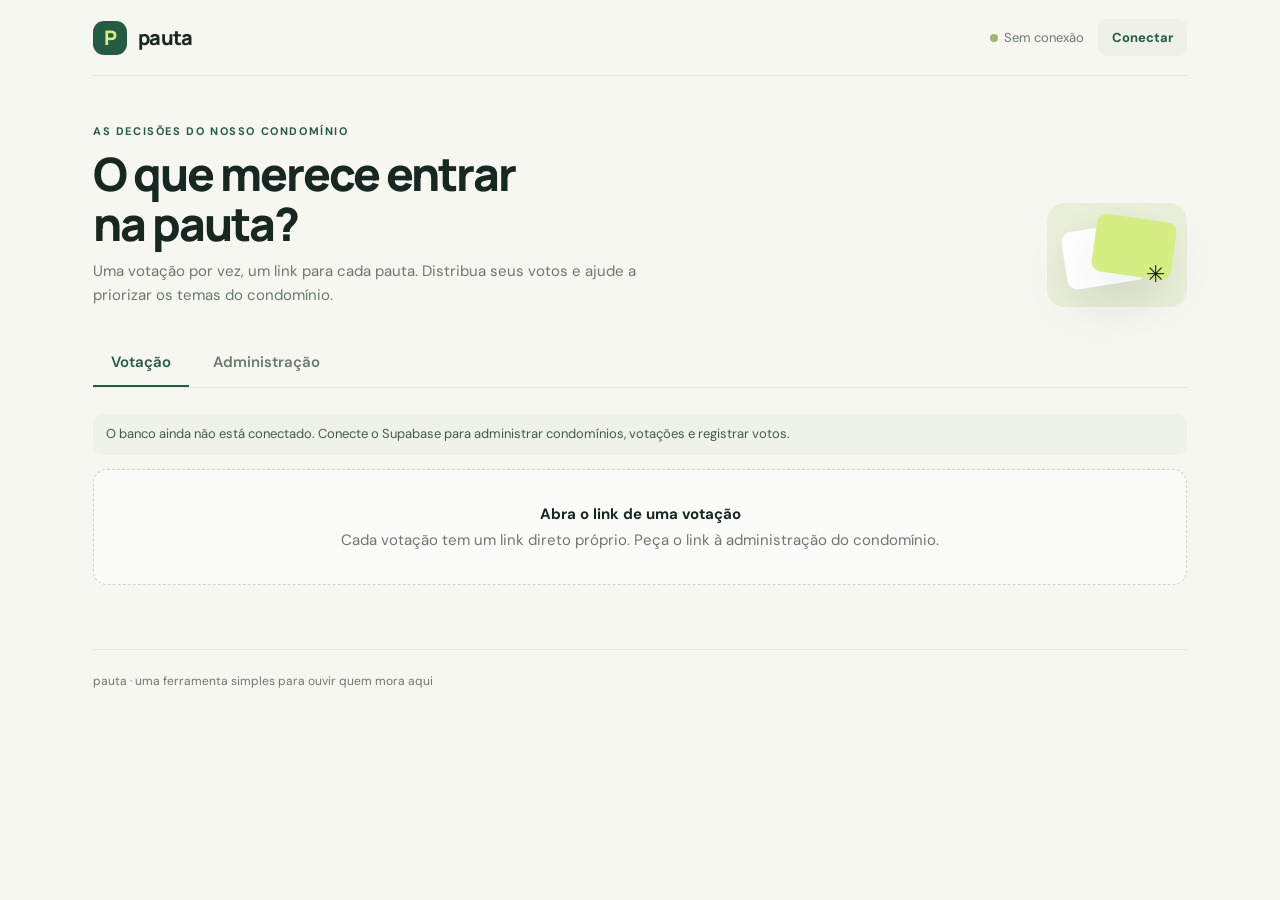
==== index.html @ d41fedd7 "Add files via upload initial commit" ====
<!doctype html><html lang="pt-BR"><head><meta charset="utf-8"><meta name="viewport" content="width=device-width,initial-scale=1"><meta name="theme-color" content="#f7f7f2"><title>Pauta — votação do condomínio</title><link rel="preconnect" href="https://fonts.googleapis.com"><link rel="preconnect" href="https://fonts.gstatic.com" crossorigin><link href="https://fonts.googleapis.com/css2?family=DM+Sans:wght@400;500;600;700&family=Manrope:wght@500;600;700;800&display=swap" rel="stylesheet"><style>
:root{--ink:#172820;--muted:#6b7870;--green:#245c43;--lime:#d6ed82;--paper:#f7f7f2;--line:#e5e9e1;--white:#fff;--red:#a23f35;--shadow:0 18px 50px #152a1c12}*{box-sizing:border-box}body{margin:0;background:var(--paper);color:var(--ink);font:15px 'DM Sans',sans-serif}button,input,textarea,select{font:inherit}button{cursor:pointer}.shell{max-width:1150px;margin:auto;padding:0 28px}.top{height:76px;display:flex;align-items:center;justify-content:space-between;border-bottom:1px solid var(--line)}.brand{display:flex;gap:11px;align-items:center;font:800 20px Manrope,sans-serif;letter-spacing:-.7px}.mark{width:34px;height:34px;border-radius:11px;background:var(--green);color:var(--lime);display:grid;place-items:center;font-weight:800}.topright{display:flex;align-items:center;gap:14px;color:var(--muted);font-size:13px}.dot{width:8px;height:8px;border-radius:50%;background:#9db86b;display:inline-block;margin-right:6px}.hero{padding:48px 0 32px;display:flex;align-items:end;justify-content:space-between;gap:30px}.eyebrow{text-transform:uppercase;letter-spacing:1.6px;font-size:11px;font-weight:700;color:var(--green)}h1,h2,h3,p{margin-top:0}h1{font:800 clamp(32px,5vw,46px)/1.08 Manrope,sans-serif;letter-spacing:-2px;margin:11px 0}.hero p{color:var(--muted);margin:0;max-width:590px;line-height:1.6}.hero-art{width:140px;height:104px;border-radius:18px;background:#e9efd9;position:relative;flex:none}.hero-art:before,.hero-art:after{content:'';position:absolute;width:80px;height:58px;border-radius:10px;background:#fff;box-shadow:var(--shadow);transform:rotate(-9deg);top:24px;left:17px}.hero-art:after{background:var(--lime);transform:rotate(8deg);top:15px;left:47px}.hero-art i{position:absolute;z-index:2;right:22px;bottom:18px;font-size:23px;font-style:normal}.tabs{display:flex;gap:6px;border-bottom:1px solid var(--line)}.tab{border:0;background:none;padding:13px 18px;color:var(--muted);font-weight:600;border-bottom:2px solid transparent}.tab.active{color:var(--green);border-color:var(--green)}main{padding:26px 0 64px}.panel{display:none}.panel.active{display:block}.layout{display:grid;grid-template-columns:minmax(0,1fr) 300px;gap:20px;align-items:start}.bar{display:flex;justify-content:space-between;align-items:center;margin-bottom:15px;gap:10px}.bar h2{font:700 20px Manrope;margin:0;letter-spacing:-.5px}.pill{background:#edf1e8;color:var(--green);font-size:12px;border-radius:20px;padding:7px 11px;font-weight:600;white-space:nowrap}.cards{display:grid;gap:11px}.card{background:#fff;border:1px solid var(--line);border-radius:14px;padding:17px;display:grid;grid-template-columns:1fr auto;gap:12px}.card h3{font:700 16px Manrope;margin:0 0 6px}.card p{margin:0;color:var(--muted);font-size:13px;line-height:1.45}.votes{display:flex;align-items:center;gap:12px}.count{font:700 13px Manrope;color:var(--green);white-space:nowrap}.vote{height:36px;width:36px;border-radius:11px;border:1px solid var(--line);background:white;color:var(--green);font-size:20px}.vote:hover{background:#edf3e5}.vote:disabled{opacity:.35;cursor:not-allowed}.side{display:grid;gap:13px}.box{background:white;border:1px solid var(--line);border-radius:14px;padding:18px}.box h3{font:700 15px Manrope;margin:0 0 12px}.small{font-size:13px;color:var(--muted);line-height:1.5}.row{display:flex;justify-content:space-between;align-items:center;gap:10px}.field{display:grid;gap:6px;margin-bottom:11px}.field label{font-size:12px;font-weight:700;color:#526057}.field input,.field textarea,.field select{width:100%;padding:10px 11px;border:1px solid var(--line);border-radius:9px;background:white;color:var(--ink);outline:none}.field textarea{min-height:66px;resize:vertical}.field input:focus,.field textarea:focus,.field select:focus{border-color:#83a78e;box-shadow:0 0 0 3px #245c4312}.btn{border:0;background:var(--green);color:#fff;padding:10px 14px;border-radius:9px;font-weight:700}.btn:hover{background:#194a34}.btn.secondary{background:#edf1e8;color:var(--green)}.btn.secondary:hover{background:#dfe8d7}.btn.danger{background:#fff0ed;color:var(--red)}.btn.smallbtn{padding:7px 9px;font-size:12px}.notice{border-radius:10px;background:#eef2e8;padding:11px 13px;color:#435b49;font-size:13px;line-height:1.45;margin-bottom:14px}.admin-grid{display:grid;grid-template-columns:1fr 1fr;gap:14px}.admin-list{display:grid;gap:8px}.mini{padding:10px 11px;border:1px solid var(--line);border-radius:9px;display:flex;justify-content:space-between;align-items:center;gap:10px;font-size:13px}.mini button{border:0;background:none;color:var(--red);font-size:12px;font-weight:700}.empty{border:1px dashed #ccd5c9;border-radius:14px;text-align:center;padding:34px;color:var(--muted);background:#ffffff80}.empty strong{display:block;color:var(--ink);margin-bottom:6px}.meter{height:7px;background:#edf0e9;border-radius:10px;margin:13px 0 8px;overflow:hidden}.meter span{height:100%;display:block;background:var(--green);border-radius:10px;transition:width .2s}.modal{position:fixed;inset:0;background:#1120188c;display:grid;place-items:center;padding:18px;z-index:5}.modal-box{width:min(430px,100%);background:white;border-radius:16px;padding:23px;box-shadow:var(--shadow)}.modal-box h2{font:700 21px Manrope;margin:0 0 8px}.hidden{display:none!important}.footer{padding:23px 0;border-top:1px solid var(--line);color:var(--muted);font-size:12px}.toast{position:fixed;bottom:22px;left:50%;transform:translate(-50%,20px);background:#172820;color:white;padding:11px 15px;border-radius:10px;font-size:13px;opacity:0;transition:.2s;pointer-events:none}.toast.show{opacity:1;transform:translate(-50%,0)}@media(max-width:760px){.shell{padding:0 18px}.hero{padding:37px 0 25px}.hero-art{width:100px;height:85px}.hero-art:before{width:60px;height:45px;left:10px;top:20px}.hero-art:after{width:60px;height:45px;left:31px;top:13px}.hero-art i{right:14px;bottom:14px}.layout,.admin-grid{grid-template-columns:1fr}.side{grid-template-columns:1fr 1fr}.box{padding:15px}.tab{padding:12px 14px}}@media(max-width:480px){.side{grid-template-columns:1fr}.hero-art{display:none}.topright .desktop{display:none}.card{padding:14px}.votes{gap:8px}}
</style></head><body><div class="shell"><header class="top"><div class="brand"><div class="mark">P</div> pauta</div><div class="topright"><span><i class="dot"></i><span id="conn">Demonstração</span></span><button class="btn secondary" id="connect">Conectar</button></div></header>
<section class="hero"><div><div class="eyebrow">As decisões do nosso condomínio</div><h1>O que merece entrar<br>na pauta?</h1><p>Uma votação por vez, um link para cada pauta. Distribua seus votos e ajude a priorizar os temas do condomínio.</p></div><div class="hero-art"><i>✳</i></div></section><nav class="tabs"><button class="tab active" data-tab="board">Votação</button><button class="tab" data-tab="admin">Administração</button></nav>
<main><section id="board" class="panel active"><div id="setup" class="notice">O banco ainda não está conectado. Conecte o Supabase para administrar condomínios, votações e registrar votos.</div><div id="noVote" class="empty"><strong>Abra o link de uma votação</strong>Cada votação tem um link direto próprio. Peça o link à administração do condomínio.</div><div id="voteApp" class="hidden"><div class="layout"><div><div class="bar"><h2 id="vTitle"></h2><span class="pill" id="vStatus"></span></div><div id="cards" class="cards"></div></div><aside class="side"><div class="box"><h3>Seus votos</h3><div class="row"><span id="residentLabel" class="small">Identifique seu apartamento</span><button class="btn secondary" id="identity">Entrar</button></div><div class="meter"><span id="meter" style="width:0%"></span></div><div class="row small"><span id="used">Nenhum voto registrado</span><span id="limit"></span></div></div><div class="box"><h3>Mais votados</h3><div id="leaders" class="small"></div></div><div class="box"><h3>Identificação</h3><p id="identityHelp" class="small" style="margin:0">Use o número, bloco e PIN cadastrados para seu apartamento.</p></div></aside></div></div></section>
<section id="admin" class="panel"><div id="adminNote" class="notice">Conecte o Supabase e entre com sua conta de administrador.</div><div class="box" id="login" style="max-width:470px;margin-bottom:14px"><h3>Acesso de administrador</h3><div class="field"><label>E-mail</label><input id="email" type="email" placeholder="admin@condominio.com"></div><div class="field"><label>Senha</label><input id="password" type="password"></div><button id="loginBtn" class="btn">Entrar</button><span id="loginState" class="small" style="margin-left:9px"></span></div>
<div id="condoCreate" class="box hidden" style="max-width:600px;margin-bottom:14px"><h3>Criar condomínio e primeiro administrador</h3><p class="small">Escolha como identificar cada apartamento. A identidade escolhida será única dentro do condomínio. O celular fica como contato administrativo.</p><div class="field"><label>Padrão da identidade</label><select id="identityPattern"><option value="number_block">Número + bloco</option><option value="number">Número</option></select></div><div class="field"><label>Nome do condomínio</label><input id="condoName" placeholder="Residencial Jardim"></div><div class="admin-grid"><div class="field"><label>Número do administrador</label><input id="adminNumber" placeholder="87"></div><div class="field block-field"><label>Bloco</label><input id="adminBlock" placeholder="A"></div></div><div class="field"><label>Celular de contato</label><input id="adminPhone" placeholder="(11) 99999-9999"></div><button class="btn" id="createCondo">Criar condomínio</button></div>
<div id="adminWork" class="hidden"><div class="box" style="margin-bottom:14px"><div class="row"><div><h3 style="margin-bottom:4px">Condomínio</h3><span class="small">Escolha onde administrar as votações.</span></div><select id="condoSelect" style="max-width:340px;padding:10px;border:1px solid var(--line);border-radius:9px;background:white"></select></div></div>
<div class="admin-grid"><div class="box"><h3>Criar votação</h3><div class="field"><label>Nome da votação</label><input id="newTitle" placeholder="Ex.: Assembleia de novembro"></div><div class="field"><label>Votos por apartamento</label><input id="newLimit" type="number" min="1" max="50" value="5"></div><button class="btn" id="createVote">Criar votação</button></div>
<div class="box"><h3>Apartamento e acesso</h3><p id="unitPatternHelp" class="small">Cadastre uma identidade única e um PIN para o morador.</p><div class="admin-grid"><div class="field"><label>Número</label><input id="unitNumber" placeholder="87"></div><div class="field block-field"><label>Bloco</label><input id="unitBlock" placeholder="A"></div></div><div class="field"><label>Celular de contato</label><input id="unitPhone" placeholder="(11) 99999-9999"></div><div class="field"><label>PIN individual (mín. 4 caracteres)</label><input id="unitPin" type="password"></div><button class="btn" id="addUnit">Cadastrar apartamento</button><div id="unitList" class="admin-list" style="margin-top:12px"></div></div>
<div class="box"><h3>Votações deste condomínio</h3><div id="sessionList" class="admin-list"></div></div><div class="box"><h3>Temas da votação selecionada</h3><div id="selectedVoteLabel" class="small" style="margin-bottom:10px">Selecione uma votação.</div><div class="field"><label>Título do tema</label><input id="topicTitle" placeholder="Ex.: Melhorias na iluminação"></div><div class="field"><label>Contexto (opcional)</label><textarea id="topicDescription" placeholder="Conte um pouco sobre esta ideia"></textarea></div><button class="btn" id="addTopic">Adicionar tema</button><div id="topicList" class="admin-list" style="margin-top:12px"></div></div></div></div>
</section></main><footer class="footer">pauta · uma ferramenta simples para ouvir quem mora aqui</footer></div>
<div id="identityModal" class="modal hidden"><div class="modal-box"><h2>Identifique seu apartamento</h2><p class="small">Informe os dados de identidade e o PIN fornecido pela administração.</p><div class="field"><label>Número</label><input id="rNumber" placeholder="87"></div><div class="field block-field"><label>Bloco</label><input id="rBlock" placeholder="A"></div><div class="field"><label>PIN</label><input id="rPin" type="password"></div><div class="row"><button class="btn secondary" id="cancelIdentity">Cancelar</button><button class="btn" id="confirmIdentity">Acessar</button></div><div id="identityError" class="small" style="color:var(--red);margin-top:9px"></div></div></div>
<div id="configModal" class="modal hidden"><div class="modal-box"><h2>Conectar ao Supabase</h2><p class="small">Informe a Project URL e a chave pública (anon/publishable) do projeto.</p><div class="field"><label>Project URL</label><input id="sbUrl" placeholder="https://seu-projeto.supabase.co"></div><div class="field"><label>Chave pública</label><input id="sbKey" placeholder="sb_publishable_… ou anon key"></div><div class="row"><button class="btn secondary" id="cancelConfig">Cancelar</button><button class="btn" id="saveConfig">Conectar</button></div><p class="small" style="margin:12px 0 0">Não use a chave service_role no navegador.</p></div></div><div id="toast" class="toast"></div>
<script type="module">
const $=id=>document.getElementById(id),esc=x=>String(x??'').replace(/[&<>"']/g,c=>({'&':'&amp;','<':'&lt;','>':'&gt;','"':'&quot;',"'":'&#39;'}[c])),toast=m=>{const e=$('toast');e.textContent=m;e.classList.add('show');setTimeout(()=>e.classList.remove('show'),2600)};
let db=null,adminUser=null,condos=[],condo=null,vote=null,topics=[],units=[],resident=null,myVotes=[],demoData=JSON.parse(localStorage.getItem('pauta-v2-demo')||'null')||{condos:[],units:[],votes:[],topics:[]};
function currentCode(){return new URL(location.href).searchParams.get('v')?.toUpperCase()||''}function setMode(){ $('conn').textContent=db?'Supabase conectado':'Sem conexão';$('setup').classList.toggle('hidden',!!db)}function updatePatternFields(){const required=(condo?.identity_pattern||vote?.condos?.identity_pattern||'number_block')==='number_block';document.querySelectorAll('.block-field').forEach(e=>e.classList.toggle('hidden',!required));$('unitPatternHelp').textContent=required?'Número + bloco forma a identidade única do apartamento. Cadastre também um PIN.':'O número forma a identidade única do apartamento neste condomínio. Cadastre também um PIN.'}
function render(){const has=!!vote;$('noVote').classList.toggle('hidden',has);$('voteApp').classList.toggle('hidden',!has);if(!has)return;$('vTitle').textContent=vote.title;$('vStatus').textContent=vote.status==='open'?'Votação aberta':'Votação encerrada';$('limit').textContent=`${vote.vote_limit} no total`;$('residentLabel').textContent=resident?`Apto ${resident.number}${resident.block?' · Bloco '+resident.block:''}`:'Identifique seu apartamento';$('identity').textContent=resident?'Sair':'Entrar';$('used').textContent=resident?`${myVotes.length} de ${vote.vote_limit} votos usados`:'Nenhum voto registrado';$('meter').style.width=`${Math.min(myVotes.length/vote.vote_limit*100,100)}%`;$('cards').innerHTML=topics.length?topics.map(t=>`<article class="card"><div><h3>${esc(t.title)}</h3><p>${esc(t.description)}</p></div><div class="votes"><span class="count">${t.votes} voto${t.votes===1?'':'s'}</span><button class="vote" data-vote="${t.id}" ${!resident||vote.status!=='open'||(!myVotes.includes(t.id)&&myVotes.length>=vote.vote_limit)?'disabled':''}>${myVotes.includes(t.id)?'✓':'+'}</button></div></article>`).join(''):'<div class="empty"><strong>Nenhuma pauta cadastrada</strong>A administração ainda não adicionou temas.</div>';$('leaders').innerHTML=[...topics].sort((a,b)=>b.votes-a.votes).slice(0,5).map((t,i)=>`<div class="row" style="margin:8px 0"><span>${i+1}. ${esc(t.title)}</span><b>${t.votes}</b></div>`).join('')||'Os resultados aparecem aqui.'}
async function refreshVote(code=currentCode()){if(!code){vote=null;topics=[];render();return}if(db){const {data:s,error}=await db.from('votes_sessions').select('*,condos(identity_pattern)').eq('code',code).maybeSingle();if(error)throw error;vote=s;if(!vote){topics=[];render();return}const {data:ts,error:te}=await db.from('topics').select('id,title,description,votes').eq('session_id',vote.id).order('created_at');if(te)throw te;topics=ts||[];const saved=JSON.parse(sessionStorage.getItem('pauta-id-'+code)||'null');resident=saved;if(saved){const {data:mine,error:me}=await db.rpc('my_votes',{p_vote_code:code,p_apartment_number:saved.number,p_block:saved.block,p_pin:saved.pin});myVotes=me?[]:mine||[]}else myVotes=[]}else{vote=demoData.votes.find(v=>v.code===code)||null;topics=vote?demoData.topics.filter(t=>t.session_id===vote.id):[];const saved=JSON.parse(sessionStorage.getItem('pauta-id-'+code)||'null');resident=saved;myVotes=saved?JSON.parse(localStorage.getItem('pauta-votes-'+code+'-'+saved.number+'-'+saved.block)||'[]'):[]}updatePatternFields();render()}
async function refreshAdmin(){if(!db||!adminUser)return;const chosen=condo?.id||$('condoSelect').value;const {data:ms,error}=await db.from('admins').select('condo_id,admin_number,admin_block,phone,condos(id,name,identity_pattern)').eq('user_id',adminUser.id);if(error)throw error;condos=(ms||[]).map(m=>({...m.condos,admin_number:m.admin_number,admin_block:m.admin_block,phone:m.phone}));$('login').classList.add('hidden');$('condoCreate').classList.toggle('hidden',condos.length>0);$('adminWork').classList.toggle('hidden',!condos.length);if(!condos.length)return;$('condoSelect').innerHTML=condos.map(c=>`<option value="${c.id}">${esc(c.name)}</option>`).join('');condo=condos.find(c=>c.id===chosen)||condos[0];$('condoSelect').value=condo.id;await loadCondo()}
async function loadCondo(){if(!db||!condo)return;updatePatternFields();const {data:vs,error}=await db.from('votes_sessions').select('*').eq('condo_id',condo.id).order('created_at',{ascending:false});if(error)throw error;const list=vs||[];$('sessionList').innerHTML=list.map(s=>`<div class="mini"><span><b>${esc(s.title)}</b><br><span class="small">${s.status==='open'?'Aberta':'Encerrada'} · ${s.vote_limit} votos</span></span><span style="display:flex;gap:5px"><button class="btn secondary smallbtn" data-select-session="${s.id}">Temas</button><button class="btn secondary smallbtn" data-copy-code="${s.code}">Link</button>${s.status==='open'?`<button class="btn danger smallbtn" data-close-session="${s.id}">Encerrar</button>`:''}</span></div>`).join('')||'<span class="small">Nenhuma votação criada.</span>';const sel=sessionStorage.getItem('pauta-selected-vote')||list[0]?.id;vote=list.find(s=>s.id===sel)||list[0]||null;if(vote){sessionStorage.setItem('pauta-selected-vote',vote.id);$('selectedVoteLabel').textContent=`${vote.title} · ${vote.status==='open'?'aberta':'encerrada'}`;const {data:ts}=await db.from('topics').select('id,title,description,votes').eq('session_id',vote.id).order('created_at');$('topicList').innerHTML=(ts||[]).map(t=>`<div class="mini"><span>${esc(t.title)}</span><button data-delete-topic="${t.id}">Remover</button></div>`).join('')||'<span class="small">Nenhum tema ainda.</span>'}else{$('selectedVoteLabel').textContent='Crie uma votação primeiro.';$('topicList').innerHTML=''}const {data:us}=await db.from('apartments').select('apartment_number,block,phone').eq('condo_id',condo.id).order('apartment_number');$('unitList').innerHTML=(us||[]).map(u=>`<div class="mini"><span>Apartamento ${esc(u.apartment_number)}${condo.identity_pattern==='number_block'?' · Bloco '+esc(u.block):''}</span><span class="small">${esc(u.phone||'')}</span></div>`).join('')||'<span class="small">Nenhum apartamento cadastrado.</span>'}
async function createClient(url,key){const {createClient}=await import('https://esm.sh/@supabase/supabase-js@2');db=createClient(url,key);const {data:{session}}=await db.auth.getSession();adminUser=session?.user||null;setMode();await refreshVote();if(adminUser)await refreshAdmin()}
document.querySelectorAll('.tab').forEach(b=>b.onclick=()=>{document.querySelectorAll('.tab,.panel').forEach(x=>x.classList.remove('active'));b.classList.add('active');$(b.dataset.tab).classList.add('active')});$('connect').onclick=()=>$('configModal').classList.remove('hidden');$('cancelConfig').onclick=()=>$('configModal').classList.add('hidden');$('saveConfig').onclick=async()=>{try{const url=$('sbUrl').value.trim(),key=$('sbKey').value.trim();if(!url||!key)throw Error('Preencha URL e chave.');localStorage.setItem('pauta-supabase-v2',JSON.stringify({url,key}));await createClient(url,key);$('configModal').classList.add('hidden');toast('Conexão concluída.')}catch(e){toast(e.message)}};
$('identity').onclick=()=>{if(resident){sessionStorage.removeItem('pauta-id-'+currentCode());resident=null;myVotes=[];render()}else $('identityModal').classList.remove('hidden')};$('cancelIdentity').onclick=()=>$('identityModal').classList.add('hidden');$('confirmIdentity').onclick=async()=>{const number=$('rNumber').value.trim(),block=$('rBlock').value.trim(),pin=$('rPin').value,blockRequired=(vote?.condos?.identity_pattern||'number_block')==='number_block';if(!number||(blockRequired&&!block)||!pin){$('identityError').textContent='Preencha os campos obrigatórios e o PIN.';return}try{if(db){const {data,error}=await db.rpc('verify_apartment',{p_vote_code:currentCode(),p_apartment_number:number,p_block:block,p_pin:pin});if(error||!data)throw Error('Identificação ou PIN incorreto.')}else{const c=demoData.votes.find(v=>v.code===currentCode()),u=demoData.units.find(x=>x.condo_id===c?.condo_id&&x.apartment_number.toLowerCase()===number.toLowerCase()&&(c?.identity_pattern==='number'||x.block.toLowerCase()===block.toLowerCase())&&x.pin===pin);if(!u)throw Error('Identificação ou PIN incorreto.')}resident={number,block,pin};sessionStorage.setItem('pauta-id-'+currentCode(),JSON.stringify(resident));$('identityModal').classList.add('hidden');await refreshVote()}catch(e){$('identityError').textContent=e.message}};
$('cards').onclick=async e=>{const b=e.target.closest('[data-vote]');if(!b)return;if(!resident)return $('identityModal').classList.remove('hidden');if(db){const {error}=await db.rpc('toggle_vote',{p_vote_code:currentCode(),p_apartment_number:resident.number,p_block:resident.block,p_pin:resident.pin,p_topic_id:b.dataset.vote});if(error)return toast(error.message.includes('vote_limit')?'Você usou todos os votos.':error.message.includes('voting_closed')?'Esta votação foi encerrada.':error.message);await refreshVote()}else{if(myVotes.includes(b.dataset.vote)){myVotes=myVotes.filter(x=>x!==b.dataset.vote)}else if(myVotes.length<vote.vote_limit){myVotes.push(b.dataset.vote)}else return toast('Você usou todos os votos.');const t=topics.find(x=>x.id===b.dataset.vote);t.votes+=myVotes.includes(b.dataset.vote)?1:-1;localStorage.setItem('pauta-votes-'+currentCode()+'-'+resident.number+'-'+resident.block,JSON.stringify(myVotes));localStorage.setItem('pauta-v2-demo',JSON.stringify(demoData));render()}};
$('loginBtn').onclick=async()=>{if(!db)return toast('Conecte o Supabase primeiro.');const {data,error}=await db.auth.signInWithPassword({email:$('email').value,password:$('password').value});if(error)return toast(error.message);adminUser=data.user;await refreshAdmin();$('loginState').textContent='Conectado'};$('identityPattern').onchange=()=>document.querySelectorAll('#condoCreate .block-field').forEach(e=>e.classList.toggle('hidden',$('identityPattern').value==='number'));$('createCondo').onclick=async()=>{try{const {data,error}=await db.rpc('create_condo',{p_name:$('condoName').value.trim(),p_identity_pattern:$('identityPattern').value,p_admin_number:$('adminNumber').value.trim(),p_admin_block:$('adminBlock').value.trim(),p_phone:$('adminPhone').value.trim()});if(error)throw error;await refreshAdmin();toast('Condomínio criado.')}catch(e){toast(e.message)}};$('condoSelect').onchange=async()=>{condo=condos.find(c=>c.id===$('condoSelect').value);await loadCondo()};$('createVote').onclick=async()=>{try{if(!condo)return toast('Selecione um condomínio.');const {data,error}=await db.rpc('create_vote_session',{p_condo_id:condo.id,p_title:$('newTitle').value.trim(),p_vote_limit:Number($('newLimit').value)});if(error)throw error;const code=data;$('newTitle').value='';const created=await db.from('votes_sessions').select('id').eq('code',code).single();if(created.error)throw created.error;sessionStorage.setItem('pauta-selected-vote',created.data.id);await loadCondo();const link=location.origin+location.pathname+'?v='+code;try{await navigator.clipboard.writeText(link)}catch{}toast('Votação criada. Link: '+link)}catch(e){toast(e.message)}};$('addUnit').onclick=async()=>{try{const {error}=await db.rpc('admin_add_apartment',{p_condo_id:condo.id,p_apartment_number:$('unitNumber').value.trim(),p_block:$('unitBlock').value.trim(),p_phone:$('unitPhone').value.trim(),p_pin:$('unitPin').value});if(error)throw error;$('unitNumber').value='';$('unitBlock').value='';$('unitPhone').value='';$('unitPin').value='';await loadCondo();toast('Apartamento cadastrado.')}catch(e){toast(e.message)}};$('addTopic').onclick=async()=>{try{if(!vote)return toast('Selecione uma votação.');const {error}=await db.from('topics').insert({session_id:vote.id,title:$('topicTitle').value.trim(),description:$('topicDescription').value.trim(),created_by:adminUser.id});if(error)throw error;$('topicTitle').value='';$('topicDescription').value='';await loadCondo();toast('Tema adicionado.')}catch(e){toast(e.message)}};
$('sessionList').onclick=async e=>{const b=e.target.closest('button');if(!b)return;try{if(b.dataset.selectSession){sessionStorage.setItem('pauta-selected-vote',b.dataset.selectSession);await loadCondo()}if(b.dataset.copyCode){const link=location.origin+location.pathname+'?v='+b.dataset.copyCode;await navigator.clipboard.writeText(link);toast('Link copiado: '+link)}if(b.dataset.closeSession){if(!confirm('Encerrar esta votação? Os moradores não poderão mais votar.'))return;const {error}=await db.from('votes_sessions').update({status:'closed'}).eq('id',b.dataset.closeSession);if(error)throw error;await loadCondo();toast('Votação encerrada.')}}catch(err){toast(err.message)}};$('topicList').onclick=async e=>{const b=e.target.closest('[data-delete-topic]');if(!b)return;const {error}=await db.from('topics').delete().eq('id',b.dataset.deleteTopic);if(error)return toast(error.message);await loadCondo()};
if(!currentCode())$('noVote').classList.remove('hidden');try{const saved=localStorage.getItem('pauta-supabase-v2');if(saved){const c=JSON.parse(saved);$('sbUrl').value=c.url;$('sbKey').value=c.key;await createClient(c.url,c.key)}else{demoData=JSON.parse(localStorage.getItem('pauta-v2-demo')||'null')||demoData;await refreshVote()}}catch(e){toast('Não foi possível conectar: '+e.message)}setMode();if(db)setInterval(()=>{refreshVote().catch(()=>{});if(adminUser)refreshAdmin().catch(()=>{})},15000);
</script></body></html>
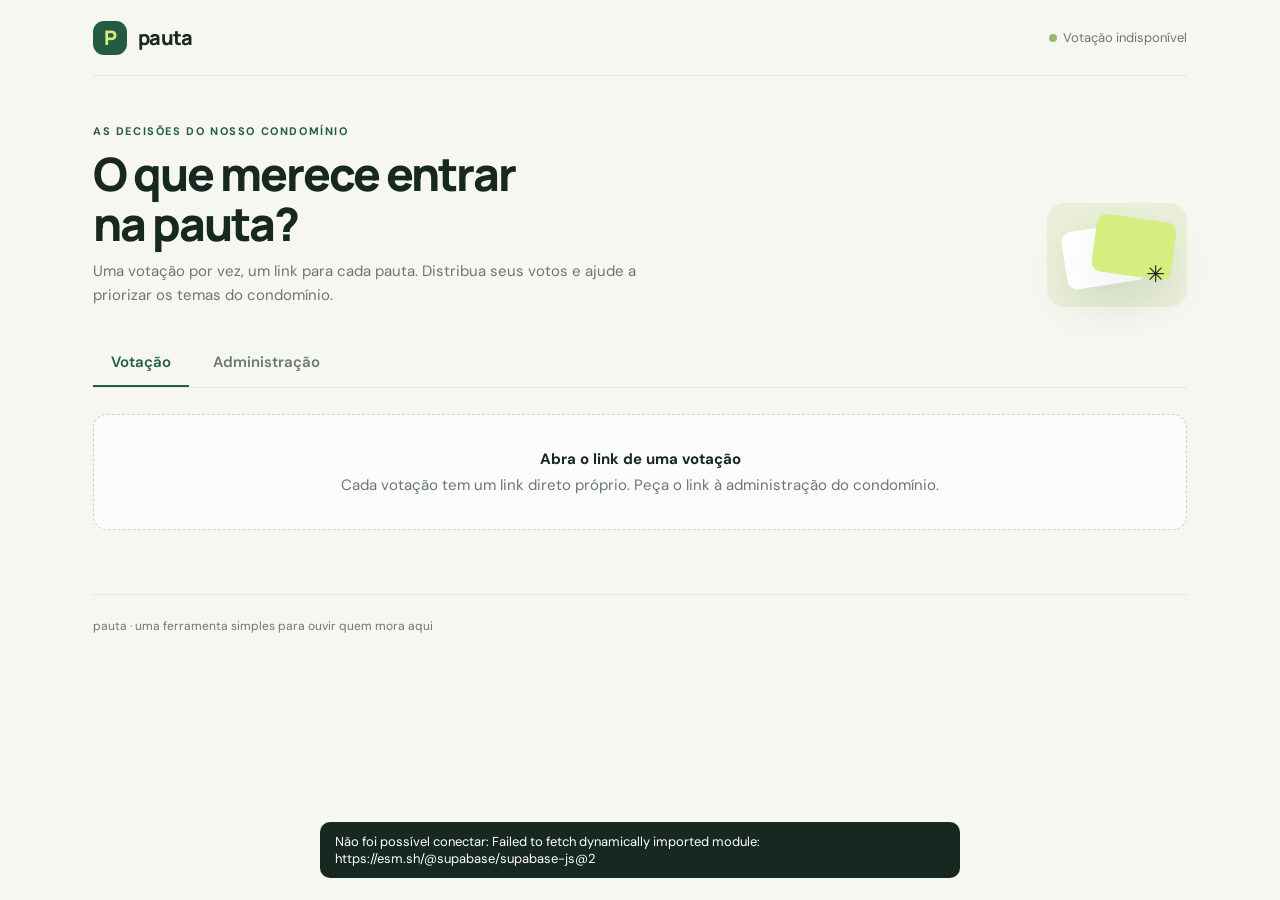
==== commit bab2f9fa: "Ocultar conexão e adicionar admin root" ====
--- a/index.html
+++ b/index.html
@@ -1,9 +1,9 @@
 <!doctype html><html lang="pt-BR"><head><meta charset="utf-8"><meta name="viewport" content="width=device-width,initial-scale=1"><meta name="theme-color" content="#f7f7f2"><title>Pauta — votação do condomínio</title><link rel="preconnect" href="https://fonts.googleapis.com"><link rel="preconnect" href="https://fonts.gstatic.com" crossorigin><link href="https://fonts.googleapis.com/css2?family=DM+Sans:wght@400;500;600;700&family=Manrope:wght@500;600;700;800&display=swap" rel="stylesheet"><style>
 :root{--ink:#172820;--muted:#6b7870;--green:#245c43;--lime:#d6ed82;--paper:#f7f7f2;--line:#e5e9e1;--white:#fff;--red:#a23f35;--shadow:0 18px 50px #152a1c12}*{box-sizing:border-box}body{margin:0;background:var(--paper);color:var(--ink);font:15px 'DM Sans',sans-serif}button,input,textarea,select{font:inherit}button{cursor:pointer}.shell{max-width:1150px;margin:auto;padding:0 28px}.top{height:76px;display:flex;align-items:center;justify-content:space-between;border-bottom:1px solid var(--line)}.brand{display:flex;gap:11px;align-items:center;font:800 20px Manrope,sans-serif;letter-spacing:-.7px}.mark{width:34px;height:34px;border-radius:11px;background:var(--green);color:var(--lime);display:grid;place-items:center;font-weight:800}.topright{display:flex;align-items:center;gap:14px;color:var(--muted);font-size:13px}.dot{width:8px;height:8px;border-radius:50%;background:#9db86b;display:inline-block;margin-right:6px}.hero{padding:48px 0 32px;display:flex;align-items:end;justify-content:space-between;gap:30px}.eyebrow{text-transform:uppercase;letter-spacing:1.6px;font-size:11px;font-weight:700;color:var(--green)}h1,h2,h3,p{margin-top:0}h1{font:800 clamp(32px,5vw,46px)/1.08 Manrope,sans-serif;letter-spacing:-2px;margin:11px 0}.hero p{color:var(--muted);margin:0;max-width:590px;line-height:1.6}.hero-art{width:140px;height:104px;border-radius:18px;background:#e9efd9;position:relative;flex:none}.hero-art:before,.hero-art:after{content:'';position:absolute;width:80px;height:58px;border-radius:10px;background:#fff;box-shadow:var(--shadow);transform:rotate(-9deg);top:24px;left:17px}.hero-art:after{background:var(--lime);transform:rotate(8deg);top:15px;left:47px}.hero-art i{position:absolute;z-index:2;right:22px;bottom:18px;font-size:23px;font-style:normal}.tabs{display:flex;gap:6px;border-bottom:1px solid var(--line)}.tab{border:0;background:none;padding:13px 18px;color:var(--muted);font-weight:600;border-bottom:2px solid transparent}.tab.active{color:var(--green);border-color:var(--green)}main{padding:26px 0 64px}.panel{display:none}.panel.active{display:block}.layout{display:grid;grid-template-columns:minmax(0,1fr) 300px;gap:20px;align-items:start}.bar{display:flex;justify-content:space-between;align-items:center;margin-bottom:15px;gap:10px}.bar h2{font:700 20px Manrope;margin:0;letter-spacing:-.5px}.pill{background:#edf1e8;color:var(--green);font-size:12px;border-radius:20px;padding:7px 11px;font-weight:600;white-space:nowrap}.cards{display:grid;gap:11px}.card{background:#fff;border:1px solid var(--line);border-radius:14px;padding:17px;display:grid;grid-template-columns:1fr auto;gap:12px}.card h3{font:700 16px Manrope;margin:0 0 6px}.card p{margin:0;color:var(--muted);font-size:13px;line-height:1.45}.votes{display:flex;align-items:center;gap:12px}.count{font:700 13px Manrope;color:var(--green);white-space:nowrap}.vote{height:36px;width:36px;border-radius:11px;border:1px solid var(--line);background:white;color:var(--green);font-size:20px}.vote:hover{background:#edf3e5}.vote:disabled{opacity:.35;cursor:not-allowed}.side{display:grid;gap:13px}.box{background:white;border:1px solid var(--line);border-radius:14px;padding:18px}.box h3{font:700 15px Manrope;margin:0 0 12px}.small{font-size:13px;color:var(--muted);line-height:1.5}.row{display:flex;justify-content:space-between;align-items:center;gap:10px}.field{display:grid;gap:6px;margin-bottom:11px}.field label{font-size:12px;font-weight:700;color:#526057}.field input,.field textarea,.field select{width:100%;padding:10px 11px;border:1px solid var(--line);border-radius:9px;background:white;color:var(--ink);outline:none}.field textarea{min-height:66px;resize:vertical}.field input:focus,.field textarea:focus,.field select:focus{border-color:#83a78e;box-shadow:0 0 0 3px #245c4312}.btn{border:0;background:var(--green);color:#fff;padding:10px 14px;border-radius:9px;font-weight:700}.btn:hover{background:#194a34}.btn.secondary{background:#edf1e8;color:var(--green)}.btn.secondary:hover{background:#dfe8d7}.btn.danger{background:#fff0ed;color:var(--red)}.btn.smallbtn{padding:7px 9px;font-size:12px}.notice{border-radius:10px;background:#eef2e8;padding:11px 13px;color:#435b49;font-size:13px;line-height:1.45;margin-bottom:14px}.admin-grid{display:grid;grid-template-columns:1fr 1fr;gap:14px}.admin-list{display:grid;gap:8px}.mini{padding:10px 11px;border:1px solid var(--line);border-radius:9px;display:flex;justify-content:space-between;align-items:center;gap:10px;font-size:13px}.mini button{border:0;background:none;color:var(--red);font-size:12px;font-weight:700}.empty{border:1px dashed #ccd5c9;border-radius:14px;text-align:center;padding:34px;color:var(--muted);background:#ffffff80}.empty strong{display:block;color:var(--ink);margin-bottom:6px}.meter{height:7px;background:#edf0e9;border-radius:10px;margin:13px 0 8px;overflow:hidden}.meter span{height:100%;display:block;background:var(--green);border-radius:10px;transition:width .2s}.modal{position:fixed;inset:0;background:#1120188c;display:grid;place-items:center;padding:18px;z-index:5}.modal-box{width:min(430px,100%);background:white;border-radius:16px;padding:23px;box-shadow:var(--shadow)}.modal-box h2{font:700 21px Manrope;margin:0 0 8px}.hidden{display:none!important}.footer{padding:23px 0;border-top:1px solid var(--line);color:var(--muted);font-size:12px}.toast{position:fixed;bottom:22px;left:50%;transform:translate(-50%,20px);background:#172820;color:white;padding:11px 15px;border-radius:10px;font-size:13px;opacity:0;transition:.2s;pointer-events:none}.toast.show{opacity:1;transform:translate(-50%,0)}@media(max-width:760px){.shell{padding:0 18px}.hero{padding:37px 0 25px}.hero-art{width:100px;height:85px}.hero-art:before{width:60px;height:45px;left:10px;top:20px}.hero-art:after{width:60px;height:45px;left:31px;top:13px}.hero-art i{right:14px;bottom:14px}.layout,.admin-grid{grid-template-columns:1fr}.side{grid-template-columns:1fr 1fr}.box{padding:15px}.tab{padding:12px 14px}}@media(max-width:480px){.side{grid-template-columns:1fr}.hero-art{display:none}.topright .desktop{display:none}.card{padding:14px}.votes{gap:8px}}
-</style></head><body><div class="shell"><header class="top"><div class="brand"><div class="mark">P</div> pauta</div><div class="topright"><span><i class="dot"></i><span id="conn">Demonstração</span></span><button class="btn secondary" id="connect">Conectar</button></div></header>
+</style></head><body><div class="shell"><header class="top"><div class="brand"><div class="mark">P</div> pauta</div><div class="topright"><span><i class="dot"></i><span id="conn">Demonstração</span></span></div></header>
 <section class="hero"><div><div class="eyebrow">As decisões do nosso condomínio</div><h1>O que merece entrar<br>na pauta?</h1><p>Uma votação por vez, um link para cada pauta. Distribua seus votos e ajude a priorizar os temas do condomínio.</p></div><div class="hero-art"><i>✳</i></div></section><nav class="tabs"><button class="tab active" data-tab="board">Votação</button><button class="tab" data-tab="admin">Administração</button></nav>
-<main><section id="board" class="panel active"><div id="setup" class="notice">O banco ainda não está conectado. Conecte o Supabase para administrar condomínios, votações e registrar votos.</div><div id="noVote" class="empty"><strong>Abra o link de uma votação</strong>Cada votação tem um link direto próprio. Peça o link à administração do condomínio.</div><div id="voteApp" class="hidden"><div class="layout"><div><div class="bar"><h2 id="vTitle"></h2><span class="pill" id="vStatus"></span></div><div id="cards" class="cards"></div></div><aside class="side"><div class="box"><h3>Seus votos</h3><div class="row"><span id="residentLabel" class="small">Identifique seu apartamento</span><button class="btn secondary" id="identity">Entrar</button></div><div class="meter"><span id="meter" style="width:0%"></span></div><div class="row small"><span id="used">Nenhum voto registrado</span><span id="limit"></span></div></div><div class="box"><h3>Mais votados</h3><div id="leaders" class="small"></div></div><div class="box"><h3>Identificação</h3><p id="identityHelp" class="small" style="margin:0">Use o número, bloco e PIN cadastrados para seu apartamento.</p></div></aside></div></div></section>
-<section id="admin" class="panel"><div id="adminNote" class="notice">Conecte o Supabase e entre com sua conta de administrador.</div><div class="box" id="login" style="max-width:470px;margin-bottom:14px"><h3>Acesso de administrador</h3><div class="field"><label>E-mail</label><input id="email" type="email" placeholder="admin@condominio.com"></div><div class="field"><label>Senha</label><input id="password" type="password"></div><button id="loginBtn" class="btn">Entrar</button><span id="loginState" class="small" style="margin-left:9px"></span></div>
+<main><section id="board" class="panel active"><div id="setup" class="notice">A votação ainda não está disponível. A administração está preparando o sistema.</div><div id="noVote" class="empty"><strong>Abra o link de uma votação</strong>Cada votação tem um link direto próprio. Peça o link à administração do condomínio.</div><div id="voteApp" class="hidden"><div class="layout"><div><div class="bar"><h2 id="vTitle"></h2><span class="pill" id="vStatus"></span></div><div id="cards" class="cards"></div></div><aside class="side"><div class="box"><h3>Seus votos</h3><div class="row"><span id="residentLabel" class="small">Identifique seu apartamento</span><button class="btn secondary" id="identity">Entrar</button></div><div class="meter"><span id="meter" style="width:0%"></span></div><div class="row small"><span id="used">Nenhum voto registrado</span><span id="limit"></span></div></div><div class="box"><h3>Mais votados</h3><div id="leaders" class="small"></div></div><div class="box"><h3>Identificação</h3><p id="identityHelp" class="small" style="margin:0">Use o número, bloco e PIN cadastrados para seu apartamento.</p></div></aside></div></div></section>
+<section id="admin" class="panel"><div id="adminNote" class="notice">A área administrativa exige uma conta autorizada. Somente o admin root pode criar condomínios.</div><div id="rootPanel" class="box hidden" style="max-width:600px;margin-bottom:14px"><h3>Admin root · configuração do sistema</h3><p class="small">A conexão é carregada pelo app e não aparece para moradores. Para trocar o projeto Supabase, atualize a configuração do site e publique a alteração.</p><div class="row"><span class="small">Status da conexão</span><b id="rootConnectionState">—</b></div></div><div class="box" id="login" style="max-width:470px;margin-bottom:14px"><h3>Acesso de administrador</h3><div class="field"><label>E-mail</label><input id="email" type="email" placeholder="admin@condominio.com"></div><div class="field"><label>Senha</label><input id="password" type="password"></div><button id="loginBtn" class="btn">Entrar</button><span id="loginState" class="small" style="margin-left:9px"></span></div>
 <div id="condoCreate" class="box hidden" style="max-width:600px;margin-bottom:14px"><h3>Criar condomínio e primeiro administrador</h3><p class="small">Escolha como identificar cada apartamento. A identidade escolhida será única dentro do condomínio. O celular fica como contato administrativo.</p><div class="field"><label>Padrão da identidade</label><select id="identityPattern"><option value="number_block">Número + bloco</option><option value="number">Número</option></select></div><div class="field"><label>Nome do condomínio</label><input id="condoName" placeholder="Residencial Jardim"></div><div class="admin-grid"><div class="field"><label>Número do administrador</label><input id="adminNumber" placeholder="87"></div><div class="field block-field"><label>Bloco</label><input id="adminBlock" placeholder="A"></div></div><div class="field"><label>Celular de contato</label><input id="adminPhone" placeholder="(11) 99999-9999"></div><button class="btn" id="createCondo">Criar condomínio</button></div>
 <div id="adminWork" class="hidden"><div class="box" style="margin-bottom:14px"><div class="row"><div><h3 style="margin-bottom:4px">Condomínio</h3><span class="small">Escolha onde administrar as votações.</span></div><select id="condoSelect" style="max-width:340px;padding:10px;border:1px solid var(--line);border-radius:9px;background:white"></select></div></div>
 <div class="admin-grid"><div class="box"><h3>Criar votação</h3><div class="field"><label>Nome da votação</label><input id="newTitle" placeholder="Ex.: Assembleia de novembro"></div><div class="field"><label>Votos por apartamento</label><input id="newLimit" type="number" min="1" max="50" value="5"></div><button class="btn" id="createVote">Criar votação</button></div>
@@ -11,20 +11,21 @@
 <div class="box"><h3>Votações deste condomínio</h3><div id="sessionList" class="admin-list"></div></div><div class="box"><h3>Temas da votação selecionada</h3><div id="selectedVoteLabel" class="small" style="margin-bottom:10px">Selecione uma votação.</div><div class="field"><label>Título do tema</label><input id="topicTitle" placeholder="Ex.: Melhorias na iluminação"></div><div class="field"><label>Contexto (opcional)</label><textarea id="topicDescription" placeholder="Conte um pouco sobre esta ideia"></textarea></div><button class="btn" id="addTopic">Adicionar tema</button><div id="topicList" class="admin-list" style="margin-top:12px"></div></div></div></div>
 </section></main><footer class="footer">pauta · uma ferramenta simples para ouvir quem mora aqui</footer></div>
 <div id="identityModal" class="modal hidden"><div class="modal-box"><h2>Identifique seu apartamento</h2><p class="small">Informe os dados de identidade e o PIN fornecido pela administração.</p><div class="field"><label>Número</label><input id="rNumber" placeholder="87"></div><div class="field block-field"><label>Bloco</label><input id="rBlock" placeholder="A"></div><div class="field"><label>PIN</label><input id="rPin" type="password"></div><div class="row"><button class="btn secondary" id="cancelIdentity">Cancelar</button><button class="btn" id="confirmIdentity">Acessar</button></div><div id="identityError" class="small" style="color:var(--red);margin-top:9px"></div></div></div>
-<div id="configModal" class="modal hidden"><div class="modal-box"><h2>Conectar ao Supabase</h2><p class="small">Informe a Project URL e a chave pública (anon/publishable) do projeto.</p><div class="field"><label>Project URL</label><input id="sbUrl" placeholder="https://seu-projeto.supabase.co"></div><div class="field"><label>Chave pública</label><input id="sbKey" placeholder="sb_publishable_… ou anon key"></div><div class="row"><button class="btn secondary" id="cancelConfig">Cancelar</button><button class="btn" id="saveConfig">Conectar</button></div><p class="small" style="margin:12px 0 0">Não use a chave service_role no navegador.</p></div></div><div id="toast" class="toast"></div>
+<div id="toast" class="toast"></div>
 <script type="module">
+import { supabaseUrl, supabaseAnonKey } from './config.js';
 const $=id=>document.getElementById(id),esc=x=>String(x??'').replace(/[&<>"']/g,c=>({'&':'&amp;','<':'&lt;','>':'&gt;','"':'&quot;',"'":'&#39;'}[c])),toast=m=>{const e=$('toast');e.textContent=m;e.classList.add('show');setTimeout(()=>e.classList.remove('show'),2600)};
-let db=null,adminUser=null,condos=[],condo=null,vote=null,topics=[],units=[],resident=null,myVotes=[],demoData=JSON.parse(localStorage.getItem('pauta-v2-demo')||'null')||{condos:[],units:[],votes:[],topics:[]};
-function currentCode(){return new URL(location.href).searchParams.get('v')?.toUpperCase()||''}function setMode(){ $('conn').textContent=db?'Supabase conectado':'Sem conexão';$('setup').classList.toggle('hidden',!!db)}function updatePatternFields(){const required=(condo?.identity_pattern||vote?.condos?.identity_pattern||'number_block')==='number_block';document.querySelectorAll('.block-field').forEach(e=>e.classList.toggle('hidden',!required));$('unitPatternHelp').textContent=required?'Número + bloco forma a identidade única do apartamento. Cadastre também um PIN.':'O número forma a identidade única do apartamento neste condomínio. Cadastre também um PIN.'}
+let db=null,adminUser=null,adminRoot=false,condos=[],condo=null,vote=null,topics=[],units=[],resident=null,myVotes=[],demoData=JSON.parse(localStorage.getItem('pauta-v2-demo')||'null')||{condos:[],units:[],votes:[],topics:[]};
+function currentCode(){return new URL(location.href).searchParams.get('v')?.toUpperCase()||''}function setMode(){ $('conn').textContent=db?'Votação online':'Votação indisponível';$('setup').classList.add('hidden');$('rootConnectionState').textContent=db?'Conectado':'Sem conexão';if(!db)$('adminNote').textContent='Conexão indisponível. O admin root precisa configurar o app antes de liberar as votações.'}function updatePatternFields(){const required=(condo?.identity_pattern||vote?.condos?.identity_pattern||'number_block')==='number_block';document.querySelectorAll('.block-field').forEach(e=>e.classList.toggle('hidden',!required));$('unitPatternHelp').textContent=required?'Número + bloco forma a identidade única do apartamento. Cadastre também um PIN.':'O número forma a identidade única do apartamento neste condomínio. Cadastre também um PIN.'}
 function render(){const has=!!vote;$('noVote').classList.toggle('hidden',has);$('voteApp').classList.toggle('hidden',!has);if(!has)return;$('vTitle').textContent=vote.title;$('vStatus').textContent=vote.status==='open'?'Votação aberta':'Votação encerrada';$('limit').textContent=`${vote.vote_limit} no total`;$('residentLabel').textContent=resident?`Apto ${resident.number}${resident.block?' · Bloco '+resident.block:''}`:'Identifique seu apartamento';$('identity').textContent=resident?'Sair':'Entrar';$('used').textContent=resident?`${myVotes.length} de ${vote.vote_limit} votos usados`:'Nenhum voto registrado';$('meter').style.width=`${Math.min(myVotes.length/vote.vote_limit*100,100)}%`;$('cards').innerHTML=topics.length?topics.map(t=>`<article class="card"><div><h3>${esc(t.title)}</h3><p>${esc(t.description)}</p></div><div class="votes"><span class="count">${t.votes} voto${t.votes===1?'':'s'}</span><button class="vote" data-vote="${t.id}" ${!resident||vote.status!=='open'||(!myVotes.includes(t.id)&&myVotes.length>=vote.vote_limit)?'disabled':''}>${myVotes.includes(t.id)?'✓':'+'}</button></div></article>`).join(''):'<div class="empty"><strong>Nenhuma pauta cadastrada</strong>A administração ainda não adicionou temas.</div>';$('leaders').innerHTML=[...topics].sort((a,b)=>b.votes-a.votes).slice(0,5).map((t,i)=>`<div class="row" style="margin:8px 0"><span>${i+1}. ${esc(t.title)}</span><b>${t.votes}</b></div>`).join('')||'Os resultados aparecem aqui.'}
 async function refreshVote(code=currentCode()){if(!code){vote=null;topics=[];render();return}if(db){const {data:s,error}=await db.from('votes_sessions').select('*,condos(identity_pattern)').eq('code',code).maybeSingle();if(error)throw error;vote=s;if(!vote){topics=[];render();return}const {data:ts,error:te}=await db.from('topics').select('id,title,description,votes').eq('session_id',vote.id).order('created_at');if(te)throw te;topics=ts||[];const saved=JSON.parse(sessionStorage.getItem('pauta-id-'+code)||'null');resident=saved;if(saved){const {data:mine,error:me}=await db.rpc('my_votes',{p_vote_code:code,p_apartment_number:saved.number,p_block:saved.block,p_pin:saved.pin});myVotes=me?[]:mine||[]}else myVotes=[]}else{vote=demoData.votes.find(v=>v.code===code)||null;topics=vote?demoData.topics.filter(t=>t.session_id===vote.id):[];const saved=JSON.parse(sessionStorage.getItem('pauta-id-'+code)||'null');resident=saved;myVotes=saved?JSON.parse(localStorage.getItem('pauta-votes-'+code+'-'+saved.number+'-'+saved.block)||'[]'):[]}updatePatternFields();render()}
-async function refreshAdmin(){if(!db||!adminUser)return;const chosen=condo?.id||$('condoSelect').value;const {data:ms,error}=await db.from('admins').select('condo_id,admin_number,admin_block,phone,condos(id,name,identity_pattern)').eq('user_id',adminUser.id);if(error)throw error;condos=(ms||[]).map(m=>({...m.condos,admin_number:m.admin_number,admin_block:m.admin_block,phone:m.phone}));$('login').classList.add('hidden');$('condoCreate').classList.toggle('hidden',condos.length>0);$('adminWork').classList.toggle('hidden',!condos.length);if(!condos.length)return;$('condoSelect').innerHTML=condos.map(c=>`<option value="${c.id}">${esc(c.name)}</option>`).join('');condo=condos.find(c=>c.id===chosen)||condos[0];$('condoSelect').value=condo.id;await loadCondo()}
+async function refreshAdmin(){if(!db||!adminUser)return;const chosen=condo?.id||$('condoSelect').value;$('rootPanel').classList.toggle('hidden',!adminRoot);$('condoCreate').classList.toggle('hidden',!adminRoot||condos.length>0);const {data:ms,error}=await db.from('admins').select('condo_id,admin_number,admin_block,phone,condos(id,name,identity_pattern)').eq('user_id',adminUser.id);if(error)throw error;condos=(ms||[]).map(m=>({...m.condos,admin_number:m.admin_number,admin_block:m.admin_block,phone:m.phone}));$('login').classList.add('hidden');$('condoCreate').classList.toggle('hidden',!adminRoot||condos.length>0);$('adminWork').classList.toggle('hidden',!condos.length);if(!condos.length){if(!adminRoot)$('adminNote').textContent='Esta conta não possui permissões de administração.';return;}$('condoSelect').innerHTML=condos.map(c=>`<option value="${c.id}">${esc(c.name)}</option>`).join('');condo=condos.find(c=>c.id===chosen)||condos[0];$('condoSelect').value=condo.id;await loadCondo()}
 async function loadCondo(){if(!db||!condo)return;updatePatternFields();const {data:vs,error}=await db.from('votes_sessions').select('*').eq('condo_id',condo.id).order('created_at',{ascending:false});if(error)throw error;const list=vs||[];$('sessionList').innerHTML=list.map(s=>`<div class="mini"><span><b>${esc(s.title)}</b><br><span class="small">${s.status==='open'?'Aberta':'Encerrada'} · ${s.vote_limit} votos</span></span><span style="display:flex;gap:5px"><button class="btn secondary smallbtn" data-select-session="${s.id}">Temas</button><button class="btn secondary smallbtn" data-copy-code="${s.code}">Link</button>${s.status==='open'?`<button class="btn danger smallbtn" data-close-session="${s.id}">Encerrar</button>`:''}</span></div>`).join('')||'<span class="small">Nenhuma votação criada.</span>';const sel=sessionStorage.getItem('pauta-selected-vote')||list[0]?.id;vote=list.find(s=>s.id===sel)||list[0]||null;if(vote){sessionStorage.setItem('pauta-selected-vote',vote.id);$('selectedVoteLabel').textContent=`${vote.title} · ${vote.status==='open'?'aberta':'encerrada'}`;const {data:ts}=await db.from('topics').select('id,title,description,votes').eq('session_id',vote.id).order('created_at');$('topicList').innerHTML=(ts||[]).map(t=>`<div class="mini"><span>${esc(t.title)}</span><button data-delete-topic="${t.id}">Remover</button></div>`).join('')||'<span class="small">Nenhum tema ainda.</span>'}else{$('selectedVoteLabel').textContent='Crie uma votação primeiro.';$('topicList').innerHTML=''}const {data:us}=await db.from('apartments').select('apartment_number,block,phone').eq('condo_id',condo.id).order('apartment_number');$('unitList').innerHTML=(us||[]).map(u=>`<div class="mini"><span>Apartamento ${esc(u.apartment_number)}${condo.identity_pattern==='number_block'?' · Bloco '+esc(u.block):''}</span><span class="small">${esc(u.phone||'')}</span></div>`).join('')||'<span class="small">Nenhum apartamento cadastrado.</span>'}
-async function createClient(url,key){const {createClient}=await import('https://esm.sh/@supabase/supabase-js@2');db=createClient(url,key);const {data:{session}}=await db.auth.getSession();adminUser=session?.user||null;setMode();await refreshVote();if(adminUser)await refreshAdmin()}
-document.querySelectorAll('.tab').forEach(b=>b.onclick=()=>{document.querySelectorAll('.tab,.panel').forEach(x=>x.classList.remove('active'));b.classList.add('active');$(b.dataset.tab).classList.add('active')});$('connect').onclick=()=>$('configModal').classList.remove('hidden');$('cancelConfig').onclick=()=>$('configModal').classList.add('hidden');$('saveConfig').onclick=async()=>{try{const url=$('sbUrl').value.trim(),key=$('sbKey').value.trim();if(!url||!key)throw Error('Preencha URL e chave.');localStorage.setItem('pauta-supabase-v2',JSON.stringify({url,key}));await createClient(url,key);$('configModal').classList.add('hidden');toast('Conexão concluída.')}catch(e){toast(e.message)}};
+async function createClient(url,key){const {createClient}=await import('https://esm.sh/@supabase/supabase-js@2');db=createClient(url,key);const {data:{session}}=await db.auth.getSession();adminUser=session?.user||null;if(adminUser){const {data:isRoot}=await db.rpc('is_root_admin');adminRoot=!!isRoot}setMode();await refreshVote();if(adminUser)await refreshAdmin()}
+document.querySelectorAll('.tab').forEach(b=>b.onclick=()=>{document.querySelectorAll('.tab,.panel').forEach(x=>x.classList.remove('active'));b.classList.add('active');$(b.dataset.tab).classList.add('active')});
 $('identity').onclick=()=>{if(resident){sessionStorage.removeItem('pauta-id-'+currentCode());resident=null;myVotes=[];render()}else $('identityModal').classList.remove('hidden')};$('cancelIdentity').onclick=()=>$('identityModal').classList.add('hidden');$('confirmIdentity').onclick=async()=>{const number=$('rNumber').value.trim(),block=$('rBlock').value.trim(),pin=$('rPin').value,blockRequired=(vote?.condos?.identity_pattern||'number_block')==='number_block';if(!number||(blockRequired&&!block)||!pin){$('identityError').textContent='Preencha os campos obrigatórios e o PIN.';return}try{if(db){const {data,error}=await db.rpc('verify_apartment',{p_vote_code:currentCode(),p_apartment_number:number,p_block:block,p_pin:pin});if(error||!data)throw Error('Identificação ou PIN incorreto.')}else{const c=demoData.votes.find(v=>v.code===currentCode()),u=demoData.units.find(x=>x.condo_id===c?.condo_id&&x.apartment_number.toLowerCase()===number.toLowerCase()&&(c?.identity_pattern==='number'||x.block.toLowerCase()===block.toLowerCase())&&x.pin===pin);if(!u)throw Error('Identificação ou PIN incorreto.')}resident={number,block,pin};sessionStorage.setItem('pauta-id-'+currentCode(),JSON.stringify(resident));$('identityModal').classList.add('hidden');await refreshVote()}catch(e){$('identityError').textContent=e.message}};
 $('cards').onclick=async e=>{const b=e.target.closest('[data-vote]');if(!b)return;if(!resident)return $('identityModal').classList.remove('hidden');if(db){const {error}=await db.rpc('toggle_vote',{p_vote_code:currentCode(),p_apartment_number:resident.number,p_block:resident.block,p_pin:resident.pin,p_topic_id:b.dataset.vote});if(error)return toast(error.message.includes('vote_limit')?'Você usou todos os votos.':error.message.includes('voting_closed')?'Esta votação foi encerrada.':error.message);await refreshVote()}else{if(myVotes.includes(b.dataset.vote)){myVotes=myVotes.filter(x=>x!==b.dataset.vote)}else if(myVotes.length<vote.vote_limit){myVotes.push(b.dataset.vote)}else return toast('Você usou todos os votos.');const t=topics.find(x=>x.id===b.dataset.vote);t.votes+=myVotes.includes(b.dataset.vote)?1:-1;localStorage.setItem('pauta-votes-'+currentCode()+'-'+resident.number+'-'+resident.block,JSON.stringify(myVotes));localStorage.setItem('pauta-v2-demo',JSON.stringify(demoData));render()}};
-$('loginBtn').onclick=async()=>{if(!db)return toast('Conecte o Supabase primeiro.');const {data,error}=await db.auth.signInWithPassword({email:$('email').value,password:$('password').value});if(error)return toast(error.message);adminUser=data.user;await refreshAdmin();$('loginState').textContent='Conectado'};$('identityPattern').onchange=()=>document.querySelectorAll('#condoCreate .block-field').forEach(e=>e.classList.toggle('hidden',$('identityPattern').value==='number'));$('createCondo').onclick=async()=>{try{const {data,error}=await db.rpc('create_condo',{p_name:$('condoName').value.trim(),p_identity_pattern:$('identityPattern').value,p_admin_number:$('adminNumber').value.trim(),p_admin_block:$('adminBlock').value.trim(),p_phone:$('adminPhone').value.trim()});if(error)throw error;await refreshAdmin();toast('Condomínio criado.')}catch(e){toast(e.message)}};$('condoSelect').onchange=async()=>{condo=condos.find(c=>c.id===$('condoSelect').value);await loadCondo()};$('createVote').onclick=async()=>{try{if(!condo)return toast('Selecione um condomínio.');const {data,error}=await db.rpc('create_vote_session',{p_condo_id:condo.id,p_title:$('newTitle').value.trim(),p_vote_limit:Number($('newLimit').value)});if(error)throw error;const code=data;$('newTitle').value='';const created=await db.from('votes_sessions').select('id').eq('code',code).single();if(created.error)throw created.error;sessionStorage.setItem('pauta-selected-vote',created.data.id);await loadCondo();const link=location.origin+location.pathname+'?v='+code;try{await navigator.clipboard.writeText(link)}catch{}toast('Votação criada. Link: '+link)}catch(e){toast(e.message)}};$('addUnit').onclick=async()=>{try{const {error}=await db.rpc('admin_add_apartment',{p_condo_id:condo.id,p_apartment_number:$('unitNumber').value.trim(),p_block:$('unitBlock').value.trim(),p_phone:$('unitPhone').value.trim(),p_pin:$('unitPin').value});if(error)throw error;$('unitNumber').value='';$('unitBlock').value='';$('unitPhone').value='';$('unitPin').value='';await loadCondo();toast('Apartamento cadastrado.')}catch(e){toast(e.message)}};$('addTopic').onclick=async()=>{try{if(!vote)return toast('Selecione uma votação.');const {error}=await db.from('topics').insert({session_id:vote.id,title:$('topicTitle').value.trim(),description:$('topicDescription').value.trim(),created_by:adminUser.id});if(error)throw error;$('topicTitle').value='';$('topicDescription').value='';await loadCondo();toast('Tema adicionado.')}catch(e){toast(e.message)}};
+$('loginBtn').onclick=async()=>{if(!db)return toast('Sistema indisponível.');const {data,error}=await db.auth.signInWithPassword({email:$('email').value,password:$('password').value});if(error)return toast(error.message);adminUser=data.user;const {data:isRoot,error:rootError}=await db.rpc('is_root_admin');if(rootError)return toast('Não foi possível validar as permissões.');adminRoot=!!isRoot;await refreshAdmin();$('loginState').textContent=adminRoot?'Admin root':'Conectado'};$('identityPattern').onchange=()=>document.querySelectorAll('#condoCreate .block-field').forEach(e=>e.classList.toggle('hidden',$('identityPattern').value==='number'));$('createCondo').onclick=async()=>{try{const {data,error}=await db.rpc('create_condo',{p_name:$('condoName').value.trim(),p_identity_pattern:$('identityPattern').value,p_admin_number:$('adminNumber').value.trim(),p_admin_block:$('adminBlock').value.trim(),p_phone:$('adminPhone').value.trim()});if(error)throw error;await refreshAdmin();toast('Condomínio criado.')}catch(e){toast(e.message)}};$('condoSelect').onchange=async()=>{condo=condos.find(c=>c.id===$('condoSelect').value);await loadCondo()};$('createVote').onclick=async()=>{try{if(!condo)return toast('Selecione um condomínio.');const {data,error}=await db.rpc('create_vote_session',{p_condo_id:condo.id,p_title:$('newTitle').value.trim(),p_vote_limit:Number($('newLimit').value)});if(error)throw error;const code=data;$('newTitle').value='';const created=await db.from('votes_sessions').select('id').eq('code',code).single();if(created.error)throw created.error;sessionStorage.setItem('pauta-selected-vote',created.data.id);await loadCondo();const link=location.origin+location.pathname+'?v='+code;try{await navigator.clipboard.writeText(link)}catch{}toast('Votação criada. Link: '+link)}catch(e){toast(e.message)}};$('addUnit').onclick=async()=>{try{const {error}=await db.rpc('admin_add_apartment',{p_condo_id:condo.id,p_apartment_number:$('unitNumber').value.trim(),p_block:$('unitBlock').value.trim(),p_phone:$('unitPhone').value.trim(),p_pin:$('unitPin').value});if(error)throw error;$('unitNumber').value='';$('unitBlock').value='';$('unitPhone').value='';$('unitPin').value='';await loadCondo();toast('Apartamento cadastrado.')}catch(e){toast(e.message)}};$('addTopic').onclick=async()=>{try{if(!vote)return toast('Selecione uma votação.');const {error}=await db.from('topics').insert({session_id:vote.id,title:$('topicTitle').value.trim(),description:$('topicDescription').value.trim(),created_by:adminUser.id});if(error)throw error;$('topicTitle').value='';$('topicDescription').value='';await loadCondo();toast('Tema adicionado.')}catch(e){toast(e.message)}};
 $('sessionList').onclick=async e=>{const b=e.target.closest('button');if(!b)return;try{if(b.dataset.selectSession){sessionStorage.setItem('pauta-selected-vote',b.dataset.selectSession);await loadCondo()}if(b.dataset.copyCode){const link=location.origin+location.pathname+'?v='+b.dataset.copyCode;await navigator.clipboard.writeText(link);toast('Link copiado: '+link)}if(b.dataset.closeSession){if(!confirm('Encerrar esta votação? Os moradores não poderão mais votar.'))return;const {error}=await db.from('votes_sessions').update({status:'closed'}).eq('id',b.dataset.closeSession);if(error)throw error;await loadCondo();toast('Votação encerrada.')}}catch(err){toast(err.message)}};$('topicList').onclick=async e=>{const b=e.target.closest('[data-delete-topic]');if(!b)return;const {error}=await db.from('topics').delete().eq('id',b.dataset.deleteTopic);if(error)return toast(error.message);await loadCondo()};
-if(!currentCode())$('noVote').classList.remove('hidden');try{const saved=localStorage.getItem('pauta-supabase-v2');if(saved){const c=JSON.parse(saved);$('sbUrl').value=c.url;$('sbKey').value=c.key;await createClient(c.url,c.key)}else{demoData=JSON.parse(localStorage.getItem('pauta-v2-demo')||'null')||demoData;await refreshVote()}}catch(e){toast('Não foi possível conectar: '+e.message)}setMode();if(db)setInterval(()=>{refreshVote().catch(()=>{});if(adminUser)refreshAdmin().catch(()=>{})},15000);
+if(!currentCode())$('noVote').classList.remove('hidden');try{if(!supabaseUrl||!supabaseAnonKey){$('adminNote').textContent='O app precisa receber a Project URL e a chave pública do Supabase antes da publicação.';await refreshVote()}else await createClient(supabaseUrl,supabaseAnonKey)}catch(e){toast('Não foi possível conectar: '+e.message)}setMode();if(db)setInterval(()=>{refreshVote().catch(()=>{});if(adminUser)refreshAdmin().catch(()=>{})},15000);
 </script></body></html>
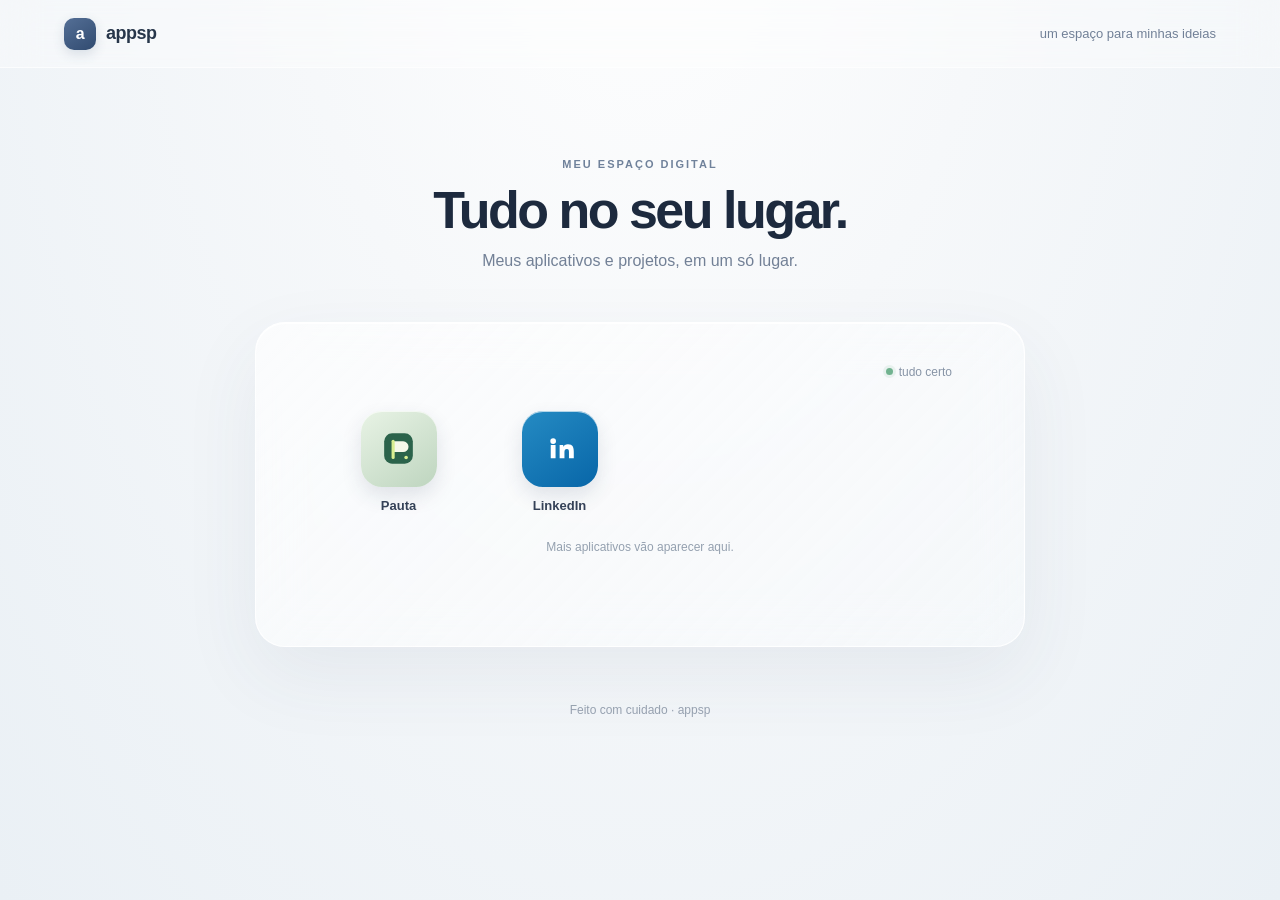
==== commit b091cb3b: "Criar home e preparar publicação do Pauta" ====
--- a/index.html
+++ b/index.html
@@ -1,31 +1,62 @@
-<!doctype html><html lang="pt-BR"><head><meta charset="utf-8"><meta name="viewport" content="width=device-width,initial-scale=1"><meta name="theme-color" content="#f7f7f2"><title>Pauta — votação do condomínio</title><link rel="preconnect" href="https://fonts.googleapis.com"><link rel="preconnect" href="https://fonts.gstatic.com" crossorigin><link href="https://fonts.googleapis.com/css2?family=DM+Sans:wght@400;500;600;700&family=Manrope:wght@500;600;700;800&display=swap" rel="stylesheet"><style>
-:root{--ink:#172820;--muted:#6b7870;--green:#245c43;--lime:#d6ed82;--paper:#f7f7f2;--line:#e5e9e1;--white:#fff;--red:#a23f35;--shadow:0 18px 50px #152a1c12}*{box-sizing:border-box}body{margin:0;background:var(--paper);color:var(--ink);font:15px 'DM Sans',sans-serif}button,input,textarea,select{font:inherit}button{cursor:pointer}.shell{max-width:1150px;margin:auto;padding:0 28px}.top{height:76px;display:flex;align-items:center;justify-content:space-between;border-bottom:1px solid var(--line)}.brand{display:flex;gap:11px;align-items:center;font:800 20px Manrope,sans-serif;letter-spacing:-.7px}.mark{width:34px;height:34px;border-radius:11px;background:var(--green);color:var(--lime);display:grid;place-items:center;font-weight:800}.topright{display:flex;align-items:center;gap:14px;color:var(--muted);font-size:13px}.dot{width:8px;height:8px;border-radius:50%;background:#9db86b;display:inline-block;margin-right:6px}.hero{padding:48px 0 32px;display:flex;align-items:end;justify-content:space-between;gap:30px}.eyebrow{text-transform:uppercase;letter-spacing:1.6px;font-size:11px;font-weight:700;color:var(--green)}h1,h2,h3,p{margin-top:0}h1{font:800 clamp(32px,5vw,46px)/1.08 Manrope,sans-serif;letter-spacing:-2px;margin:11px 0}.hero p{color:var(--muted);margin:0;max-width:590px;line-height:1.6}.hero-art{width:140px;height:104px;border-radius:18px;background:#e9efd9;position:relative;flex:none}.hero-art:before,.hero-art:after{content:'';position:absolute;width:80px;height:58px;border-radius:10px;background:#fff;box-shadow:var(--shadow);transform:rotate(-9deg);top:24px;left:17px}.hero-art:after{background:var(--lime);transform:rotate(8deg);top:15px;left:47px}.hero-art i{position:absolute;z-index:2;right:22px;bottom:18px;font-size:23px;font-style:normal}.tabs{display:flex;gap:6px;border-bottom:1px solid var(--line)}.tab{border:0;background:none;padding:13px 18px;color:var(--muted);font-weight:600;border-bottom:2px solid transparent}.tab.active{color:var(--green);border-color:var(--green)}main{padding:26px 0 64px}.panel{display:none}.panel.active{display:block}.layout{display:grid;grid-template-columns:minmax(0,1fr) 300px;gap:20px;align-items:start}.bar{display:flex;justify-content:space-between;align-items:center;margin-bottom:15px;gap:10px}.bar h2{font:700 20px Manrope;margin:0;letter-spacing:-.5px}.pill{background:#edf1e8;color:var(--green);font-size:12px;border-radius:20px;padding:7px 11px;font-weight:600;white-space:nowrap}.cards{display:grid;gap:11px}.card{background:#fff;border:1px solid var(--line);border-radius:14px;padding:17px;display:grid;grid-template-columns:1fr auto;gap:12px}.card h3{font:700 16px Manrope;margin:0 0 6px}.card p{margin:0;color:var(--muted);font-size:13px;line-height:1.45}.votes{display:flex;align-items:center;gap:12px}.count{font:700 13px Manrope;color:var(--green);white-space:nowrap}.vote{height:36px;width:36px;border-radius:11px;border:1px solid var(--line);background:white;color:var(--green);font-size:20px}.vote:hover{background:#edf3e5}.vote:disabled{opacity:.35;cursor:not-allowed}.side{display:grid;gap:13px}.box{background:white;border:1px solid var(--line);border-radius:14px;padding:18px}.box h3{font:700 15px Manrope;margin:0 0 12px}.small{font-size:13px;color:var(--muted);line-height:1.5}.row{display:flex;justify-content:space-between;align-items:center;gap:10px}.field{display:grid;gap:6px;margin-bottom:11px}.field label{font-size:12px;font-weight:700;color:#526057}.field input,.field textarea,.field select{width:100%;padding:10px 11px;border:1px solid var(--line);border-radius:9px;background:white;color:var(--ink);outline:none}.field textarea{min-height:66px;resize:vertical}.field input:focus,.field textarea:focus,.field select:focus{border-color:#83a78e;box-shadow:0 0 0 3px #245c4312}.btn{border:0;background:var(--green);color:#fff;padding:10px 14px;border-radius:9px;font-weight:700}.btn:hover{background:#194a34}.btn.secondary{background:#edf1e8;color:var(--green)}.btn.secondary:hover{background:#dfe8d7}.btn.danger{background:#fff0ed;color:var(--red)}.btn.smallbtn{padding:7px 9px;font-size:12px}.notice{border-radius:10px;background:#eef2e8;padding:11px 13px;color:#435b49;font-size:13px;line-height:1.45;margin-bottom:14px}.admin-grid{display:grid;grid-template-columns:1fr 1fr;gap:14px}.admin-list{display:grid;gap:8px}.mini{padding:10px 11px;border:1px solid var(--line);border-radius:9px;display:flex;justify-content:space-between;align-items:center;gap:10px;font-size:13px}.mini button{border:0;background:none;color:var(--red);font-size:12px;font-weight:700}.empty{border:1px dashed #ccd5c9;border-radius:14px;text-align:center;padding:34px;color:var(--muted);background:#ffffff80}.empty strong{display:block;color:var(--ink);margin-bottom:6px}.meter{height:7px;background:#edf0e9;border-radius:10px;margin:13px 0 8px;overflow:hidden}.meter span{height:100%;display:block;background:var(--green);border-radius:10px;transition:width .2s}.modal{position:fixed;inset:0;background:#1120188c;display:grid;place-items:center;padding:18px;z-index:5}.modal-box{width:min(430px,100%);background:white;border-radius:16px;padding:23px;box-shadow:var(--shadow)}.modal-box h2{font:700 21px Manrope;margin:0 0 8px}.hidden{display:none!important}.footer{padding:23px 0;border-top:1px solid var(--line);color:var(--muted);font-size:12px}.toast{position:fixed;bottom:22px;left:50%;transform:translate(-50%,20px);background:#172820;color:white;padding:11px 15px;border-radius:10px;font-size:13px;opacity:0;transition:.2s;pointer-events:none}.toast.show{opacity:1;transform:translate(-50%,0)}@media(max-width:760px){.shell{padding:0 18px}.hero{padding:37px 0 25px}.hero-art{width:100px;height:85px}.hero-art:before{width:60px;height:45px;left:10px;top:20px}.hero-art:after{width:60px;height:45px;left:31px;top:13px}.hero-art i{right:14px;bottom:14px}.layout,.admin-grid{grid-template-columns:1fr}.side{grid-template-columns:1fr 1fr}.box{padding:15px}.tab{padding:12px 14px}}@media(max-width:480px){.side{grid-template-columns:1fr}.hero-art{display:none}.topright .desktop{display:none}.card{padding:14px}.votes{gap:8px}}
-</style></head><body><div class="shell"><header class="top"><div class="brand"><div class="mark">P</div> pauta</div><div class="topright"><span><i class="dot"></i><span id="conn">Demonstração</span></span></div></header>
-<section class="hero"><div><div class="eyebrow">As decisões do nosso condomínio</div><h1>O que merece entrar<br>na pauta?</h1><p>Uma votação por vez, um link para cada pauta. Distribua seus votos e ajude a priorizar os temas do condomínio.</p></div><div class="hero-art"><i>✳</i></div></section><nav class="tabs"><button class="tab active" data-tab="board">Votação</button><button class="tab" data-tab="admin">Administração</button></nav>
-<main><section id="board" class="panel active"><div id="setup" class="notice">A votação ainda não está disponível. A administração está preparando o sistema.</div><div id="noVote" class="empty"><strong>Abra o link de uma votação</strong>Cada votação tem um link direto próprio. Peça o link à administração do condomínio.</div><div id="voteApp" class="hidden"><div class="layout"><div><div class="bar"><h2 id="vTitle"></h2><span class="pill" id="vStatus"></span></div><div id="cards" class="cards"></div></div><aside class="side"><div class="box"><h3>Seus votos</h3><div class="row"><span id="residentLabel" class="small">Identifique seu apartamento</span><button class="btn secondary" id="identity">Entrar</button></div><div class="meter"><span id="meter" style="width:0%"></span></div><div class="row small"><span id="used">Nenhum voto registrado</span><span id="limit"></span></div></div><div class="box"><h3>Mais votados</h3><div id="leaders" class="small"></div></div><div class="box"><h3>Identificação</h3><p id="identityHelp" class="small" style="margin:0">Use o número, bloco e PIN cadastrados para seu apartamento.</p></div></aside></div></div></section>
-<section id="admin" class="panel"><div id="adminNote" class="notice">A área administrativa exige uma conta autorizada. Somente o admin root pode criar condomínios.</div><div id="rootPanel" class="box hidden" style="max-width:600px;margin-bottom:14px"><h3>Admin root · configuração do sistema</h3><p class="small">A conexão é carregada pelo app e não aparece para moradores. Para trocar o projeto Supabase, atualize a configuração do site e publique a alteração.</p><div class="row"><span class="small">Status da conexão</span><b id="rootConnectionState">—</b></div></div><div class="box" id="login" style="max-width:470px;margin-bottom:14px"><h3>Acesso de administrador</h3><div class="field"><label>E-mail</label><input id="email" type="email" placeholder="admin@condominio.com"></div><div class="field"><label>Senha</label><input id="password" type="password"></div><button id="loginBtn" class="btn">Entrar</button><span id="loginState" class="small" style="margin-left:9px"></span></div>
-<div id="condoCreate" class="box hidden" style="max-width:600px;margin-bottom:14px"><h3>Criar condomínio e primeiro administrador</h3><p class="small">Escolha como identificar cada apartamento. A identidade escolhida será única dentro do condomínio. O celular fica como contato administrativo.</p><div class="field"><label>Padrão da identidade</label><select id="identityPattern"><option value="number_block">Número + bloco</option><option value="number">Número</option></select></div><div class="field"><label>Nome do condomínio</label><input id="condoName" placeholder="Residencial Jardim"></div><div class="admin-grid"><div class="field"><label>Número do administrador</label><input id="adminNumber" placeholder="87"></div><div class="field block-field"><label>Bloco</label><input id="adminBlock" placeholder="A"></div></div><div class="field"><label>Celular de contato</label><input id="adminPhone" placeholder="(11) 99999-9999"></div><button class="btn" id="createCondo">Criar condomínio</button></div>
-<div id="adminWork" class="hidden"><div class="box" style="margin-bottom:14px"><div class="row"><div><h3 style="margin-bottom:4px">Condomínio</h3><span class="small">Escolha onde administrar as votações.</span></div><select id="condoSelect" style="max-width:340px;padding:10px;border:1px solid var(--line);border-radius:9px;background:white"></select></div></div>
-<div class="admin-grid"><div class="box"><h3>Criar votação</h3><div class="field"><label>Nome da votação</label><input id="newTitle" placeholder="Ex.: Assembleia de novembro"></div><div class="field"><label>Votos por apartamento</label><input id="newLimit" type="number" min="1" max="50" value="5"></div><button class="btn" id="createVote">Criar votação</button></div>
-<div class="box"><h3>Apartamento e acesso</h3><p id="unitPatternHelp" class="small">Cadastre uma identidade única e um PIN para o morador.</p><div class="admin-grid"><div class="field"><label>Número</label><input id="unitNumber" placeholder="87"></div><div class="field block-field"><label>Bloco</label><input id="unitBlock" placeholder="A"></div></div><div class="field"><label>Celular de contato</label><input id="unitPhone" placeholder="(11) 99999-9999"></div><div class="field"><label>PIN individual (mín. 4 caracteres)</label><input id="unitPin" type="password"></div><button class="btn" id="addUnit">Cadastrar apartamento</button><div id="unitList" class="admin-list" style="margin-top:12px"></div></div>
-<div class="box"><h3>Votações deste condomínio</h3><div id="sessionList" class="admin-list"></div></div><div class="box"><h3>Temas da votação selecionada</h3><div id="selectedVoteLabel" class="small" style="margin-bottom:10px">Selecione uma votação.</div><div class="field"><label>Título do tema</label><input id="topicTitle" placeholder="Ex.: Melhorias na iluminação"></div><div class="field"><label>Contexto (opcional)</label><textarea id="topicDescription" placeholder="Conte um pouco sobre esta ideia"></textarea></div><button class="btn" id="addTopic">Adicionar tema</button><div id="topicList" class="admin-list" style="margin-top:12px"></div></div></div></div>
-</section></main><footer class="footer">pauta · uma ferramenta simples para ouvir quem mora aqui</footer></div>
-<div id="identityModal" class="modal hidden"><div class="modal-box"><h2>Identifique seu apartamento</h2><p class="small">Informe os dados de identidade e o PIN fornecido pela administração.</p><div class="field"><label>Número</label><input id="rNumber" placeholder="87"></div><div class="field block-field"><label>Bloco</label><input id="rBlock" placeholder="A"></div><div class="field"><label>PIN</label><input id="rPin" type="password"></div><div class="row"><button class="btn secondary" id="cancelIdentity">Cancelar</button><button class="btn" id="confirmIdentity">Acessar</button></div><div id="identityError" class="small" style="color:var(--red);margin-top:9px"></div></div></div>
-<div id="toast" class="toast"></div>
-<script type="module">
-import { supabaseUrl, supabaseAnonKey } from './config.js';
-const $=id=>document.getElementById(id),esc=x=>String(x??'').replace(/[&<>"']/g,c=>({'&':'&amp;','<':'&lt;','>':'&gt;','"':'&quot;',"'":'&#39;'}[c])),toast=m=>{const e=$('toast');e.textContent=m;e.classList.add('show');setTimeout(()=>e.classList.remove('show'),2600)};
-let db=null,adminUser=null,adminRoot=false,condos=[],condo=null,vote=null,topics=[],units=[],resident=null,myVotes=[],demoData=JSON.parse(localStorage.getItem('pauta-v2-demo')||'null')||{condos:[],units:[],votes:[],topics:[]};
-function currentCode(){return new URL(location.href).searchParams.get('v')?.toUpperCase()||''}function setMode(){ $('conn').textContent=db?'Votação online':'Votação indisponível';$('setup').classList.add('hidden');$('rootConnectionState').textContent=db?'Conectado':'Sem conexão';if(!db)$('adminNote').textContent='Conexão indisponível. O admin root precisa configurar o app antes de liberar as votações.'}function updatePatternFields(){const required=(condo?.identity_pattern||vote?.condos?.identity_pattern||'number_block')==='number_block';document.querySelectorAll('.block-field').forEach(e=>e.classList.toggle('hidden',!required));$('unitPatternHelp').textContent=required?'Número + bloco forma a identidade única do apartamento. Cadastre também um PIN.':'O número forma a identidade única do apartamento neste condomínio. Cadastre também um PIN.'}
-function render(){const has=!!vote;$('noVote').classList.toggle('hidden',has);$('voteApp').classList.toggle('hidden',!has);if(!has)return;$('vTitle').textContent=vote.title;$('vStatus').textContent=vote.status==='open'?'Votação aberta':'Votação encerrada';$('limit').textContent=`${vote.vote_limit} no total`;$('residentLabel').textContent=resident?`Apto ${resident.number}${resident.block?' · Bloco '+resident.block:''}`:'Identifique seu apartamento';$('identity').textContent=resident?'Sair':'Entrar';$('used').textContent=resident?`${myVotes.length} de ${vote.vote_limit} votos usados`:'Nenhum voto registrado';$('meter').style.width=`${Math.min(myVotes.length/vote.vote_limit*100,100)}%`;$('cards').innerHTML=topics.length?topics.map(t=>`<article class="card"><div><h3>${esc(t.title)}</h3><p>${esc(t.description)}</p></div><div class="votes"><span class="count">${t.votes} voto${t.votes===1?'':'s'}</span><button class="vote" data-vote="${t.id}" ${!resident||vote.status!=='open'||(!myVotes.includes(t.id)&&myVotes.length>=vote.vote_limit)?'disabled':''}>${myVotes.includes(t.id)?'✓':'+'}</button></div></article>`).join(''):'<div class="empty"><strong>Nenhuma pauta cadastrada</strong>A administração ainda não adicionou temas.</div>';$('leaders').innerHTML=[...topics].sort((a,b)=>b.votes-a.votes).slice(0,5).map((t,i)=>`<div class="row" style="margin:8px 0"><span>${i+1}. ${esc(t.title)}</span><b>${t.votes}</b></div>`).join('')||'Os resultados aparecem aqui.'}
-async function refreshVote(code=currentCode()){if(!code){vote=null;topics=[];render();return}if(db){const {data:s,error}=await db.from('votes_sessions').select('*,condos(identity_pattern)').eq('code',code).maybeSingle();if(error)throw error;vote=s;if(!vote){topics=[];render();return}const {data:ts,error:te}=await db.from('topics').select('id,title,description,votes').eq('session_id',vote.id).order('created_at');if(te)throw te;topics=ts||[];const saved=JSON.parse(sessionStorage.getItem('pauta-id-'+code)||'null');resident=saved;if(saved){const {data:mine,error:me}=await db.rpc('my_votes',{p_vote_code:code,p_apartment_number:saved.number,p_block:saved.block,p_pin:saved.pin});myVotes=me?[]:mine||[]}else myVotes=[]}else{vote=demoData.votes.find(v=>v.code===code)||null;topics=vote?demoData.topics.filter(t=>t.session_id===vote.id):[];const saved=JSON.parse(sessionStorage.getItem('pauta-id-'+code)||'null');resident=saved;myVotes=saved?JSON.parse(localStorage.getItem('pauta-votes-'+code+'-'+saved.number+'-'+saved.block)||'[]'):[]}updatePatternFields();render()}
-async function refreshAdmin(){if(!db||!adminUser)return;const chosen=condo?.id||$('condoSelect').value;$('rootPanel').classList.toggle('hidden',!adminRoot);$('condoCreate').classList.toggle('hidden',!adminRoot||condos.length>0);const {data:ms,error}=await db.from('admins').select('condo_id,admin_number,admin_block,phone,condos(id,name,identity_pattern)').eq('user_id',adminUser.id);if(error)throw error;condos=(ms||[]).map(m=>({...m.condos,admin_number:m.admin_number,admin_block:m.admin_block,phone:m.phone}));$('login').classList.add('hidden');$('condoCreate').classList.toggle('hidden',!adminRoot||condos.length>0);$('adminWork').classList.toggle('hidden',!condos.length);if(!condos.length){if(!adminRoot)$('adminNote').textContent='Esta conta não possui permissões de administração.';return;}$('condoSelect').innerHTML=condos.map(c=>`<option value="${c.id}">${esc(c.name)}</option>`).join('');condo=condos.find(c=>c.id===chosen)||condos[0];$('condoSelect').value=condo.id;await loadCondo()}
-async function loadCondo(){if(!db||!condo)return;updatePatternFields();const {data:vs,error}=await db.from('votes_sessions').select('*').eq('condo_id',condo.id).order('created_at',{ascending:false});if(error)throw error;const list=vs||[];$('sessionList').innerHTML=list.map(s=>`<div class="mini"><span><b>${esc(s.title)}</b><br><span class="small">${s.status==='open'?'Aberta':'Encerrada'} · ${s.vote_limit} votos</span></span><span style="display:flex;gap:5px"><button class="btn secondary smallbtn" data-select-session="${s.id}">Temas</button><button class="btn secondary smallbtn" data-copy-code="${s.code}">Link</button>${s.status==='open'?`<button class="btn danger smallbtn" data-close-session="${s.id}">Encerrar</button>`:''}</span></div>`).join('')||'<span class="small">Nenhuma votação criada.</span>';const sel=sessionStorage.getItem('pauta-selected-vote')||list[0]?.id;vote=list.find(s=>s.id===sel)||list[0]||null;if(vote){sessionStorage.setItem('pauta-selected-vote',vote.id);$('selectedVoteLabel').textContent=`${vote.title} · ${vote.status==='open'?'aberta':'encerrada'}`;const {data:ts}=await db.from('topics').select('id,title,description,votes').eq('session_id',vote.id).order('created_at');$('topicList').innerHTML=(ts||[]).map(t=>`<div class="mini"><span>${esc(t.title)}</span><button data-delete-topic="${t.id}">Remover</button></div>`).join('')||'<span class="small">Nenhum tema ainda.</span>'}else{$('selectedVoteLabel').textContent='Crie uma votação primeiro.';$('topicList').innerHTML=''}const {data:us}=await db.from('apartments').select('apartment_number,block,phone').eq('condo_id',condo.id).order('apartment_number');$('unitList').innerHTML=(us||[]).map(u=>`<div class="mini"><span>Apartamento ${esc(u.apartment_number)}${condo.identity_pattern==='number_block'?' · Bloco '+esc(u.block):''}</span><span class="small">${esc(u.phone||'')}</span></div>`).join('')||'<span class="small">Nenhum apartamento cadastrado.</span>'}
-async function createClient(url,key){const {createClient}=await import('https://esm.sh/@supabase/supabase-js@2');db=createClient(url,key);const {data:{session}}=await db.auth.getSession();adminUser=session?.user||null;if(adminUser){const {data:isRoot}=await db.rpc('is_root_admin');adminRoot=!!isRoot}setMode();await refreshVote();if(adminUser)await refreshAdmin()}
-document.querySelectorAll('.tab').forEach(b=>b.onclick=()=>{document.querySelectorAll('.tab,.panel').forEach(x=>x.classList.remove('active'));b.classList.add('active');$(b.dataset.tab).classList.add('active')});
-$('identity').onclick=()=>{if(resident){sessionStorage.removeItem('pauta-id-'+currentCode());resident=null;myVotes=[];render()}else $('identityModal').classList.remove('hidden')};$('cancelIdentity').onclick=()=>$('identityModal').classList.add('hidden');$('confirmIdentity').onclick=async()=>{const number=$('rNumber').value.trim(),block=$('rBlock').value.trim(),pin=$('rPin').value,blockRequired=(vote?.condos?.identity_pattern||'number_block')==='number_block';if(!number||(blockRequired&&!block)||!pin){$('identityError').textContent='Preencha os campos obrigatórios e o PIN.';return}try{if(db){const {data,error}=await db.rpc('verify_apartment',{p_vote_code:currentCode(),p_apartment_number:number,p_block:block,p_pin:pin});if(error||!data)throw Error('Identificação ou PIN incorreto.')}else{const c=demoData.votes.find(v=>v.code===currentCode()),u=demoData.units.find(x=>x.condo_id===c?.condo_id&&x.apartment_number.toLowerCase()===number.toLowerCase()&&(c?.identity_pattern==='number'||x.block.toLowerCase()===block.toLowerCase())&&x.pin===pin);if(!u)throw Error('Identificação ou PIN incorreto.')}resident={number,block,pin};sessionStorage.setItem('pauta-id-'+currentCode(),JSON.stringify(resident));$('identityModal').classList.add('hidden');await refreshVote()}catch(e){$('identityError').textContent=e.message}};
-$('cards').onclick=async e=>{const b=e.target.closest('[data-vote]');if(!b)return;if(!resident)return $('identityModal').classList.remove('hidden');if(db){const {error}=await db.rpc('toggle_vote',{p_vote_code:currentCode(),p_apartment_number:resident.number,p_block:resident.block,p_pin:resident.pin,p_topic_id:b.dataset.vote});if(error)return toast(error.message.includes('vote_limit')?'Você usou todos os votos.':error.message.includes('voting_closed')?'Esta votação foi encerrada.':error.message);await refreshVote()}else{if(myVotes.includes(b.dataset.vote)){myVotes=myVotes.filter(x=>x!==b.dataset.vote)}else if(myVotes.length<vote.vote_limit){myVotes.push(b.dataset.vote)}else return toast('Você usou todos os votos.');const t=topics.find(x=>x.id===b.dataset.vote);t.votes+=myVotes.includes(b.dataset.vote)?1:-1;localStorage.setItem('pauta-votes-'+currentCode()+'-'+resident.number+'-'+resident.block,JSON.stringify(myVotes));localStorage.setItem('pauta-v2-demo',JSON.stringify(demoData));render()}};
-$('loginBtn').onclick=async()=>{if(!db)return toast('Sistema indisponível.');const {data,error}=await db.auth.signInWithPassword({email:$('email').value,password:$('password').value});if(error)return toast(error.message);adminUser=data.user;const {data:isRoot,error:rootError}=await db.rpc('is_root_admin');if(rootError)return toast('Não foi possível validar as permissões.');adminRoot=!!isRoot;await refreshAdmin();$('loginState').textContent=adminRoot?'Admin root':'Conectado'};$('identityPattern').onchange=()=>document.querySelectorAll('#condoCreate .block-field').forEach(e=>e.classList.toggle('hidden',$('identityPattern').value==='number'));$('createCondo').onclick=async()=>{try{const {data,error}=await db.rpc('create_condo',{p_name:$('condoName').value.trim(),p_identity_pattern:$('identityPattern').value,p_admin_number:$('adminNumber').value.trim(),p_admin_block:$('adminBlock').value.trim(),p_phone:$('adminPhone').value.trim()});if(error)throw error;await refreshAdmin();toast('Condomínio criado.')}catch(e){toast(e.message)}};$('condoSelect').onchange=async()=>{condo=condos.find(c=>c.id===$('condoSelect').value);await loadCondo()};$('createVote').onclick=async()=>{try{if(!condo)return toast('Selecione um condomínio.');const {data,error}=await db.rpc('create_vote_session',{p_condo_id:condo.id,p_title:$('newTitle').value.trim(),p_vote_limit:Number($('newLimit').value)});if(error)throw error;const code=data;$('newTitle').value='';const created=await db.from('votes_sessions').select('id').eq('code',code).single();if(created.error)throw created.error;sessionStorage.setItem('pauta-selected-vote',created.data.id);await loadCondo();const link=location.origin+location.pathname+'?v='+code;try{await navigator.clipboard.writeText(link)}catch{}toast('Votação criada. Link: '+link)}catch(e){toast(e.message)}};$('addUnit').onclick=async()=>{try{const {error}=await db.rpc('admin_add_apartment',{p_condo_id:condo.id,p_apartment_number:$('unitNumber').value.trim(),p_block:$('unitBlock').value.trim(),p_phone:$('unitPhone').value.trim(),p_pin:$('unitPin').value});if(error)throw error;$('unitNumber').value='';$('unitBlock').value='';$('unitPhone').value='';$('unitPin').value='';await loadCondo();toast('Apartamento cadastrado.')}catch(e){toast(e.message)}};$('addTopic').onclick=async()=>{try{if(!vote)return toast('Selecione uma votação.');const {error}=await db.from('topics').insert({session_id:vote.id,title:$('topicTitle').value.trim(),description:$('topicDescription').value.trim(),created_by:adminUser.id});if(error)throw error;$('topicTitle').value='';$('topicDescription').value='';await loadCondo();toast('Tema adicionado.')}catch(e){toast(e.message)}};
-$('sessionList').onclick=async e=>{const b=e.target.closest('button');if(!b)return;try{if(b.dataset.selectSession){sessionStorage.setItem('pauta-selected-vote',b.dataset.selectSession);await loadCondo()}if(b.dataset.copyCode){const link=location.origin+location.pathname+'?v='+b.dataset.copyCode;await navigator.clipboard.writeText(link);toast('Link copiado: '+link)}if(b.dataset.closeSession){if(!confirm('Encerrar esta votação? Os moradores não poderão mais votar.'))return;const {error}=await db.from('votes_sessions').update({status:'closed'}).eq('id',b.dataset.closeSession);if(error)throw error;await loadCondo();toast('Votação encerrada.')}}catch(err){toast(err.message)}};$('topicList').onclick=async e=>{const b=e.target.closest('[data-delete-topic]');if(!b)return;const {error}=await db.from('topics').delete().eq('id',b.dataset.deleteTopic);if(error)return toast(error.message);await loadCondo()};
-if(!currentCode())$('noVote').classList.remove('hidden');try{if(!supabaseUrl||!supabaseAnonKey){$('adminNote').textContent='O app precisa receber a Project URL e a chave pública do Supabase antes da publicação.';await refreshVote()}else await createClient(supabaseUrl,supabaseAnonKey)}catch(e){toast('Não foi possível conectar: '+e.message)}setMode();if(db)setInterval(()=>{refreshVote().catch(()=>{});if(adminUser)refreshAdmin().catch(()=>{})},15000);
-</script></body></html>
+<!doctype html>
+<html lang="pt-BR">
+<head>
+  <meta charset="utf-8">
+  <meta name="viewport" content="width=device-width, initial-scale=1">
+  <meta name="theme-color" content="#f1f4f7">
+  <meta name="description" content="Meus aplicativos e projetos digitais.">
+  <title>appsp · meus apps</title>
+  <style>
+    :root{font-family:-apple-system,BlinkMacSystemFont,"Segoe UI",Inter,Helvetica,Arial,sans-serif;color:#172338;background:#f1f4f7;font-synthesis:none;text-rendering:optimizeLegibility;-webkit-font-smoothing:antialiased}
+    *{box-sizing:border-box}body{margin:0;min-height:100vh;overflow-x:hidden;background:radial-gradient(ellipse at 50% -22%,#fff 0,#f6f8fa 40%,#eaf0f5 100%)}
+    .topbar{height:68px;padding:0 clamp(20px,5vw,76px);display:flex;align-items:center;justify-content:space-between;border-bottom:1px solid #ffffffa8;background:#ffffff52;backdrop-filter:blur(18px)}
+    .brand{display:flex;align-items:center;gap:10px;color:#27364a;text-decoration:none;font-size:18px;font-weight:700;letter-spacing:-.5px}.brand-mark{width:32px;height:32px;display:grid;place-items:center;border-radius:10px;background:linear-gradient(145deg,#546f96,#314b70);color:white;font-size:16px;box-shadow:0 4px 12px #304b7028}.top-note{color:#718097;font-size:13px}
+    main{width:min(920px,calc(100% - 36px));margin:0 auto;padding:clamp(50px,10vh,105px) 0 56px}.intro{text-align:center;margin-bottom:48px}.eyebrow{font-size:11px;font-weight:700;text-transform:uppercase;letter-spacing:2px;color:#70829b}.intro h1{margin:12px 0 10px;font-size:clamp(34px,6vw,52px);line-height:1.08;letter-spacing:-2.5px;font-weight:650;color:#1d2a3e}.intro p{margin:0;color:#728096;font-size:16px;line-height:1.6}
+    .device{position:relative;margin:auto;width:min(770px,100%);min-height:325px;padding:42px clamp(22px,7vw,72px) 36px;border:1px solid #ffffffd9;border-radius:30px;background:linear-gradient(135deg,#ffffffa6,#f9fbfd73);box-shadow:0 28px 80px #32476312,inset 0 1px #fff;backdrop-filter:blur(22px)}.device-head{display:flex;align-items:center;justify-content:space-between;margin-bottom:32px;color:#8794a6;font-size:12px}.device-head strong{font-weight:600;color:#65758b}.date{display:flex;gap:7px;align-items:center}.status{display:flex;align-items:center;gap:6px}.status-dot{height:7px;width:7px;border-radius:50%;background:#71b28f;box-shadow:0 0 0 3px #71b28f20}
+    .apps{display:grid;grid-template-columns:repeat(4,minmax(80px,1fr));justify-items:center;gap:30px 20px}.app{display:flex;flex-direction:column;align-items:center;gap:11px;width:100%;color:#344157;text-decoration:none;font-size:13px;font-weight:550;transition:transform .18s ease}.app:hover{transform:translateY(-4px)}.app:focus-visible{outline:3px solid #7c9bc3;outline-offset:7px;border-radius:18px}.icon{width:76px;height:76px;border-radius:21px;display:grid;place-items:center;box-shadow:0 9px 20px #253a5520,inset 0 1px #ffffffaa;transition:box-shadow .18s ease}.app:hover .icon{box-shadow:0 13px 26px #253a5530,inset 0 1px #ffffffaa}.icon.pauta{background:linear-gradient(145deg,#e8f3e5,#bed5bf)}.icon.linkedin{background:linear-gradient(145deg,#258bc3,#0866a8)}.icon svg{width:43px;height:43px}.icon.linkedin svg{width:34px;height:34px}
+    .helper{text-align:center;color:#94a0af;font-size:12px;margin:27px 0 0}.footer{padding:0 20px 28px;text-align:center;color:#98a3b1;font-size:12px}
+    @media(max-width:560px){.topbar{height:58px}.top-note{font-size:12px}.intro{margin-bottom:34px}.intro p{font-size:14px}.device{min-height:300px;padding:30px 18px;border-radius:24px}.device-head{margin-bottom:28px}.apps{grid-template-columns:repeat(3,minmax(68px,1fr));gap:28px 8px}.icon{width:68px;height:68px;border-radius:19px}.app{font-size:12px}}
+    @media(prefers-reduced-motion:reduce){*,*::before,*::after{scroll-behavior:auto!important;transition:none!important}}
+  </style>
+</head>
+<body>
+  <header class="topbar">
+    <a class="brand" href="#inicio" aria-label="appsp início"><span class="brand-mark">a</span><span>appsp</span></a>
+    <span class="top-note">um espaço para minhas ideias</span>
+  </header>
+  <main id="inicio">
+    <section class="intro" aria-labelledby="title">
+      <div class="eyebrow">meu espaço digital</div>
+      <h1 id="title">Tudo no seu lugar.</h1>
+      <p>Meus aplicativos e projetos, em um só lugar.</p>
+    </section>
+    <section class="device" aria-label="Aplicativos">
+      <div class="device-head">
+        <span class="date"><strong id="weekday"></strong><span id="today"></span></span>
+        <span class="status"><i class="status-dot"></i> tudo certo</span>
+      </div>
+      <nav class="apps" aria-label="Meus aplicativos">
+        <a class="app" href="./pauta/" aria-label="Abrir Pauta">
+          <span class="icon pauta" aria-hidden="true">
+            <svg viewBox="0 0 48 48" fill="none"><rect x="8" y="7" width="32" height="34" rx="9" fill="#2B634B"/><path d="M18 16h11.2a6 6 0 0 1 0 12H18V16Z" fill="#F5F8E9"/><path d="M18 16v18" stroke="#D8EE91" stroke-width="3.5" stroke-linecap="round"/><circle cx="32.5" cy="34" r="2" fill="#D8EE91"/></svg>
+          </span>
+          <span>Pauta</span>
+        </a>
+        <a class="app" href="https://www.linkedin.com/in/danilosuares/" target="_blank" rel="noopener noreferrer" aria-label="Abrir LinkedIn de Danilo em uma nova aba">
+          <span class="icon linkedin" aria-hidden="true">
+            <svg viewBox="0 0 36 36" fill="none"><path d="M8.2 13.7h5.1v14.1H8.2V13.7Zm2.6-7a3 3 0 1 1-.1 6 3 3 0 0 1 .1-6ZM16.5 13.7h4.9v1.9h.1c.7-1.3 2.4-2.6 4.9-2.6 5.2 0 6.2 3.4 6.2 7.8v7h-5.1v-6.2c0-1.5 0-3.5-2.2-3.5s-2.6 1.7-2.6 3.4v6.3h-5.1V13.7Z" fill="white"/></svg>
+          </span>
+          <span>LinkedIn</span>
+        </a>
+      </nav>
+      <p class="helper">Mais aplicativos vão aparecer aqui.</p>
+    </section>
+  </main>
+  <footer class="footer">Feito com cuidado · appsp</footer>
+  <script>
+    const now = new Date();
+    document.querySelector('#weekday').textContent = new Intl.DateTimeFormat('pt-BR', {weekday:'long'}).replace(/^./, c => c.toUpperCase());
+    document.querySelector('#today').textContent = new Intl.DateTimeFormat('pt-BR', {day:'numeric', month:'long'}).format(now);
+  </script>
+</body>
+</html>
